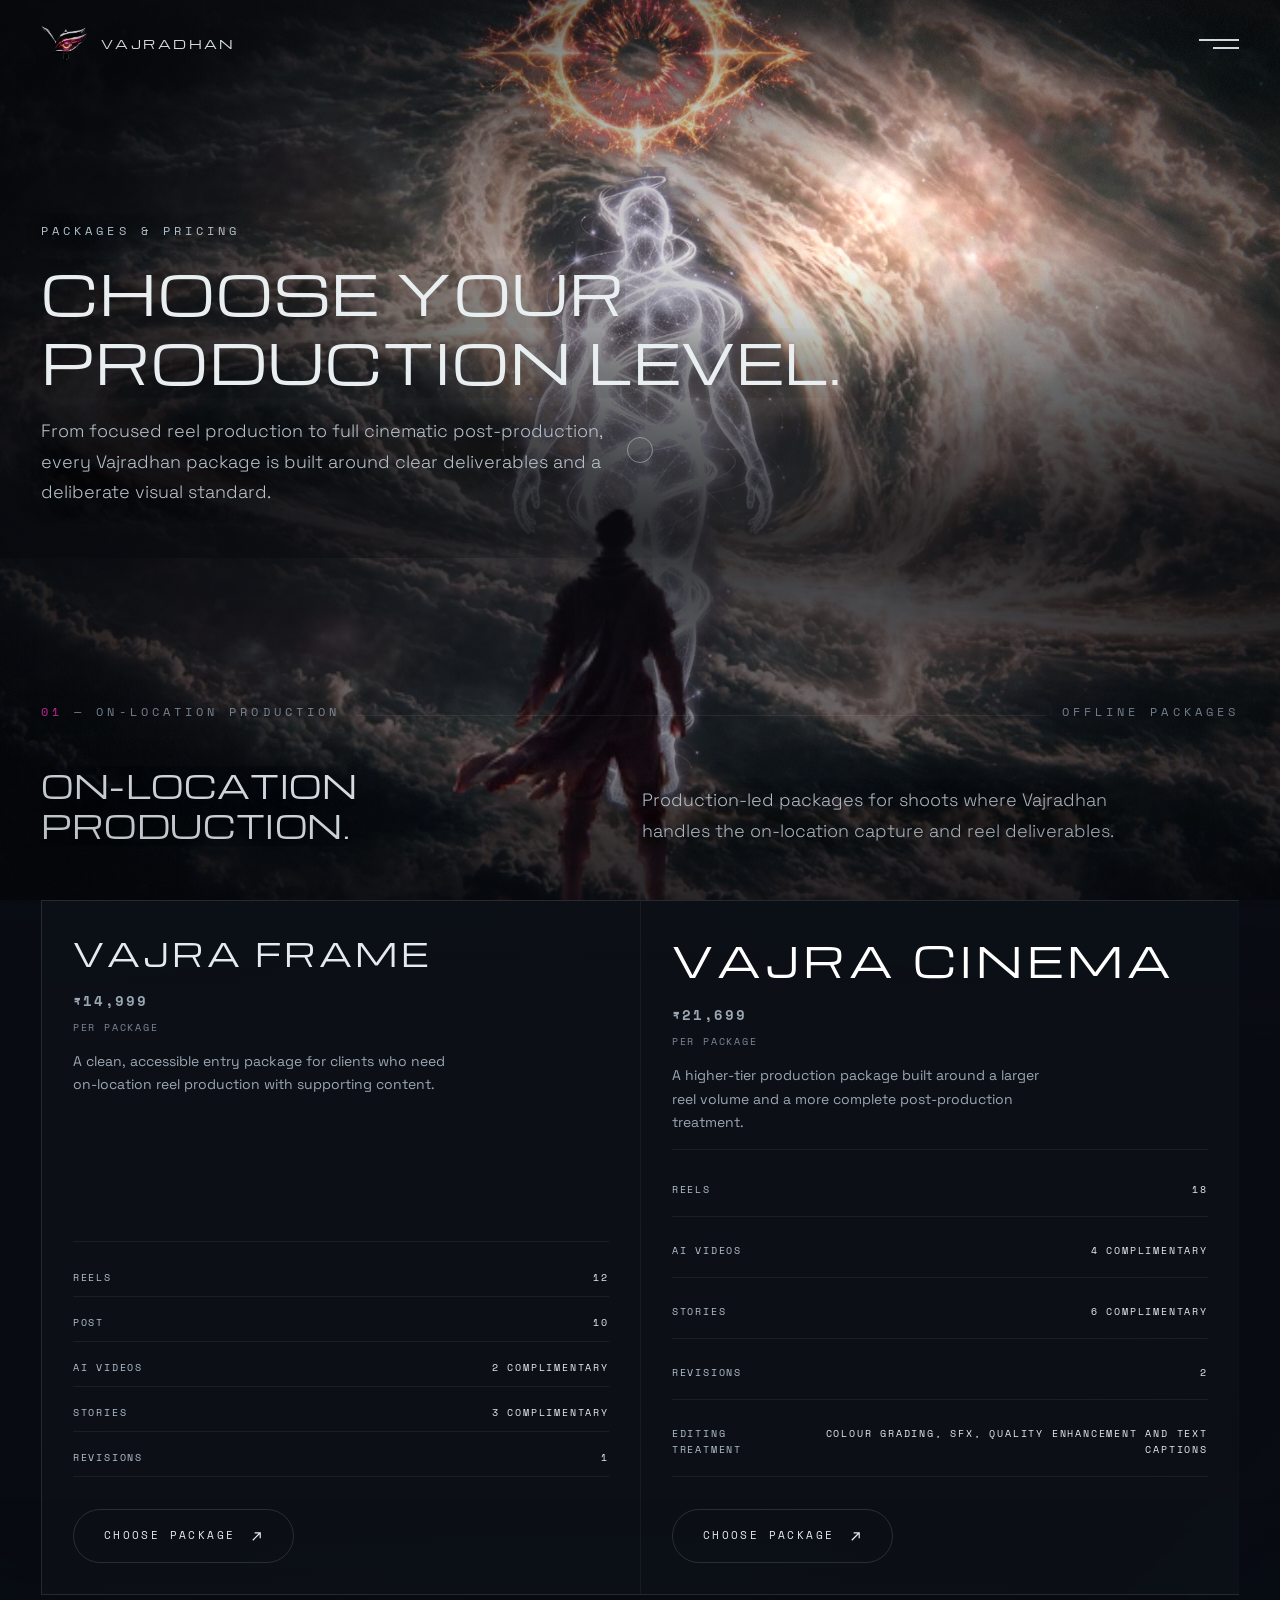
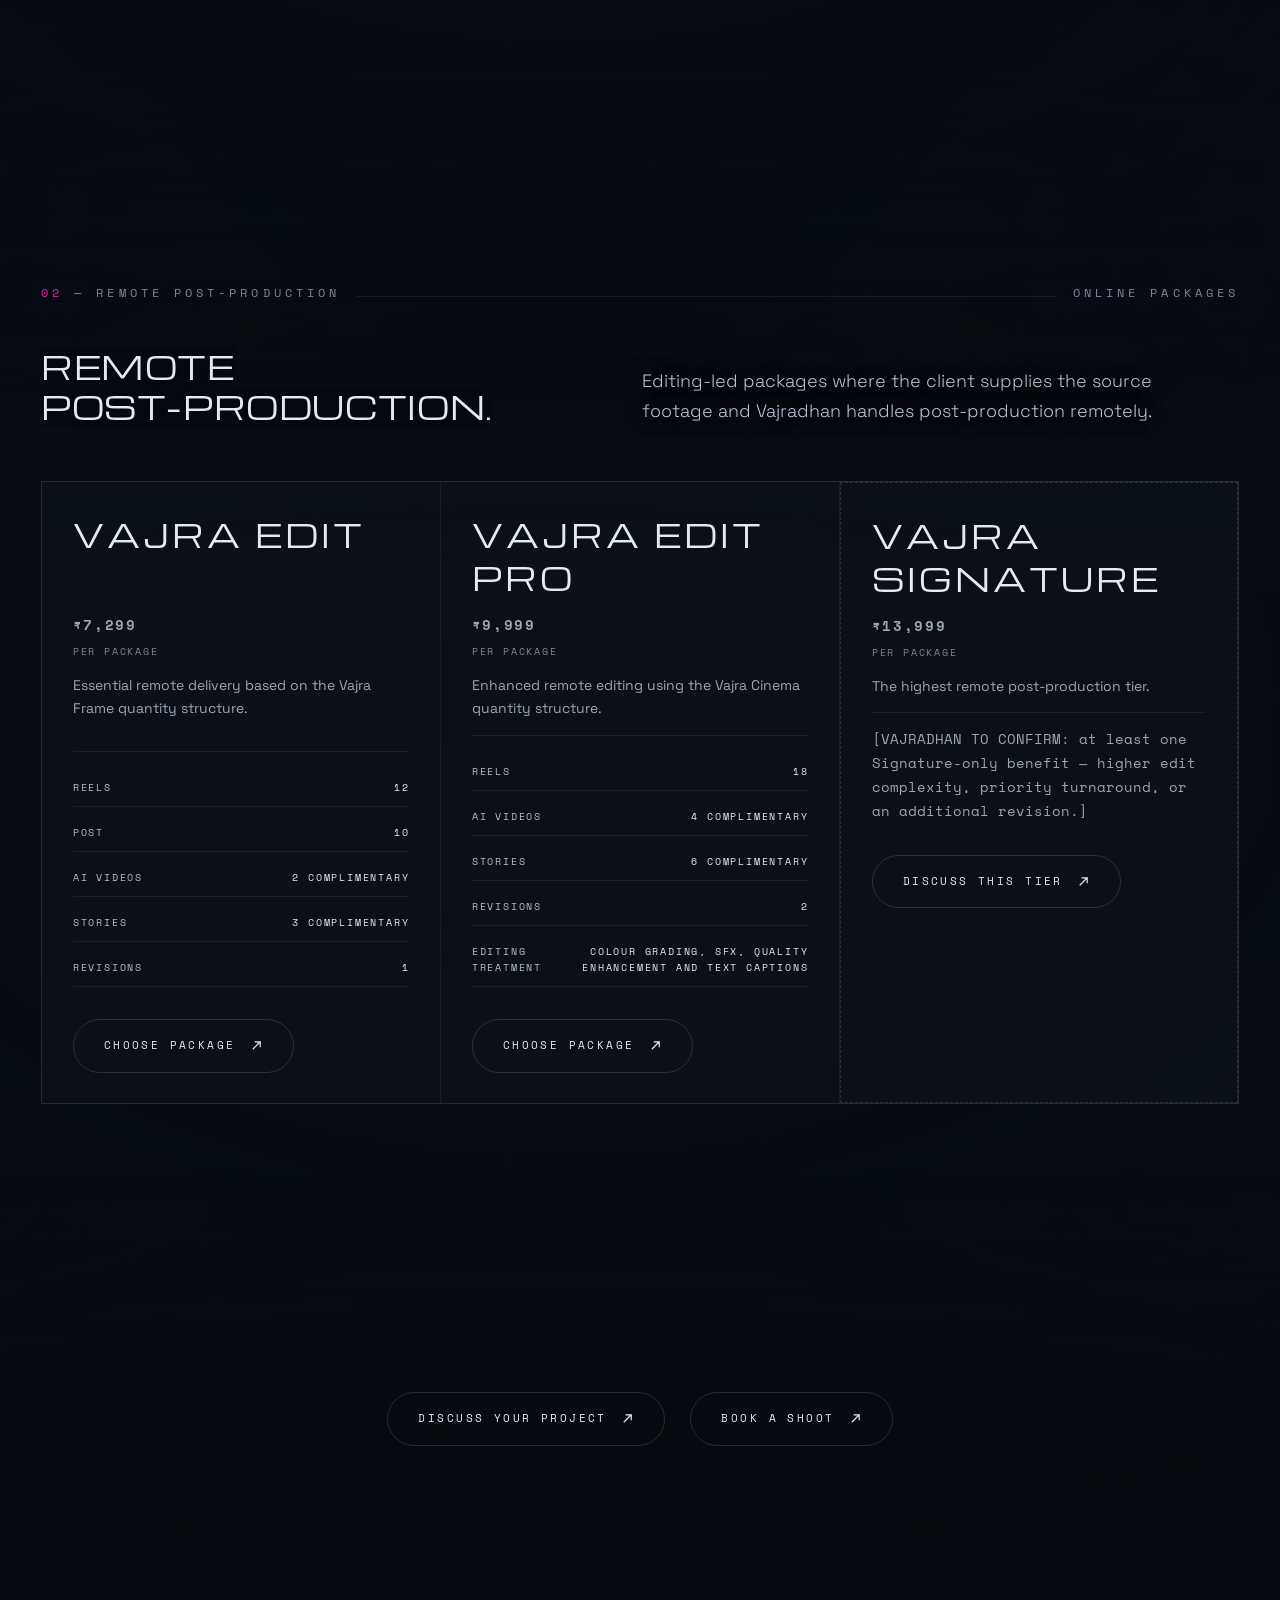
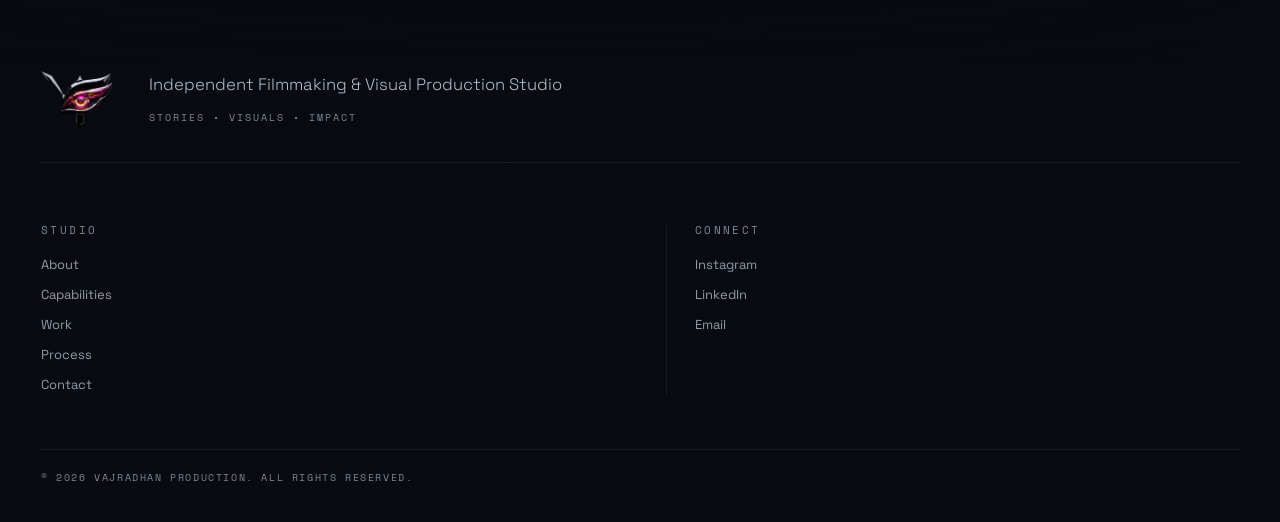
==== packages/index.html @ 7b417c69 "Created the packages page" ====
<!DOCTYPE html>
<html lang="en">
<head>
<meta charset="utf-8">
<meta name="viewport" content="width=device-width, initial-scale=1, viewport-fit=cover">
<title>Vajradhan</title>
<meta name="description" content="Vajradhan production and post-production packages: on-location shoot and reel production, and remote editing-led delivery, each with clear deliverables and a fixed price.">
<meta name="theme-color" content="#0a0e15">
<!-- TODO: og:image / og:url want absolute URLs — add them, as <host>/packages/, once the
     site has its final address. The canonical below is relative, which resolves to the
     same extensionless form at any depth and under a project subpath. -->
<link rel="canonical" href="./">
<link rel="icon" type="image/png" href="../favicon.png">
<link rel="stylesheet" href="../assets/fonts.css">
<link rel="stylesheet" href="../assets/site.css">
<style>
/* =============================================== packages · page-specific
   The closing band arrives in the stage after this.

   The band is the hero's frame at 62% of it, and the copy inside it is the
   hero's copy block: .band-copy, .band h1 and .band-sub are the same rules
   the hero uses, shared from site.css, so the two pages open the same way at
   two heights. The scrims are the hero's two, unchanged. */
.band{ position:relative; min-height:62svh; padding:0 var(--pad);
  display:flex; flex-direction:column; justify-content:flex-end; }
.band-copy{ padding-bottom:clamp(26px,5.6vh,70px); }
.band .eyebrow{ display:block; margin-bottom:clamp(14px,2vh,26px); }
/* Michroma is very wide, and the hero's 48% measure breaks this heading over
   four lines in a band only 62svh tall. Above the 1080 breakpoint the band
   takes the work cards' measure instead, which holds it to two; below it the
   shared rule already narrows the copy and the heading wraps as the hero's
   does. */
@media (min-width:1081px){ .band-copy{ max-width:min(1100px,100%); } }

/* The hero's foot scrim ends at the fold, where nothing follows it. This band
   ends mid-screen, so the same rule would leave a hard horizontal edge with
   open sky under it. The scrim runs on past the band instead and fades out,
   handing over to the section scrim on its way in. */
.band::after{ content:''; position:absolute; left:0; right:0; top:46%; bottom:-20vh; pointer-events:none;
  background:linear-gradient(transparent, rgba(8,10,14,.52) 34%, rgba(8,10,14,.80) 58%,
    rgba(8,10,14,.52) 80%, transparent); z-index:0; }
.band::before{ content:''; position:absolute; inset:0; pointer-events:none; z-index:0;
  background:linear-gradient(104deg, rgba(8,10,14,.80) 0%, rgba(8,10,14,.58) 26%,
    rgba(8,10,14,.24) 46%, transparent 62%); }
@media (max-aspect-ratio: 19/20){
  /* upright, the raking scrim becomes a full cover, so it needs the same
     tail as the foot one or it ends on a line of its own */
  .band::before{ inset:0 0 -20vh;
    background:linear-gradient(rgba(8,10,14,.58), rgba(8,10,14,.70) 36%, rgba(8,10,14,.80) 62%,
      rgba(8,10,14,.52) 82%, transparent); }
}
.band > *{ position:relative; z-index:2; }

/* ------------------------------------------------------------- the cards
   Every card is a .plate: same box, same hairline grid, same hover lean,
   same accent wash and foot bar. Only two things are new, and both were
   missing from the component rather than restyled -- the price block and
   the label-and-value rows. Every value below already exists elsewhere on
   the site. */
.pk-card h3{ font-size:clamp(22px,2.4vw,34px); }
/* the price: the second-loudest thing on the card, after the name */
.pk-price{ margin:0; font-family:var(--font-mono); font-size:clamp(15px,1.3vw,20px);
  font-weight:700; letter-spacing:.12em; color:#fff; }
.pk-price small{ display:block; margin-top:6px; font-family:var(--font-mono); font-size:10px;
  font-weight:400; letter-spacing:.18em; text-transform:uppercase; color:var(--muted); }
/* the deliverables: .plate's own list, turned from a tag row into rows of
   label and value. It keeps the component's mono, size, tracking and colour. */
.pk-list{ flex-direction:column; gap:0; padding:0; }
.pk-list li{ display:flex; align-items:baseline; justify-content:space-between; gap:18px;
  padding:10px 0; border-bottom:1px solid var(--line-soft); }
.pk-list li:first-child{ padding-top:14px; }
.pk-list .v{ color:var(--bone); text-align:right; }
.pk-card .cta{ margin-top:18px; align-self:flex-start; }

/* Vajra Cinema is the one tier the brief calls premium. Three resting
   distinctions, no claim among them: a larger name, that name a shade
   brighter, and more air down the deliverables list. The scale and the air
   carry it.

   All three are styles the card simply has. Nothing here touches the wash,
   the foot bar, the 8px lean or the button -- every one of those is a state
   the card enters under the cursor, and holding any of them on at rest is
   what made this card read as permanently hovered. The button is the plain
   .cta, identical to the other four, and fills only on hover.

   Every other card's name already computes to --bone, inherited from body,
   so the brighter step here is #fff. */
.pk-card--lead h3{ font-size:clamp(24px,3.2vw,44px); color:#fff; }
.pk-card--lead .pk-list li{ padding:18px 0; }

/* Three across for the online tiers. Declared above the 820 breakpoint only,
   so the shared rule that stacks .plates on a phone still wins there. */
@media (min-width:821px){
  .plates--three{ grid-template-columns:repeat(3,minmax(0,1fr)); }
  /* two of the three names wrap at this column width and one does not, which
     would step the prices out of line down the row. The name reserves two of
     its own lines so every price starts level. */
  .plates--three .pk-card h3{ min-height:2.8em; }
}

/* Vajra Signature is unfinished by instruction: priced above Vajra Edit Pro
   with no differentiator stated anywhere. The dashed edge is the one dashed
   border on the site, and it is here so the gap is impossible to miss. */
.pk-card--open{ border:1px dashed var(--line); }
.pk-confirm{ margin:auto 0 0; padding:14px 0 0; border-top:1px solid var(--line-soft);
  font-family:var(--font-mono); font-size:11px; line-height:1.7; letter-spacing:0;
  color:var(--bone-dim); }

/* ----------------------------------------------------------- the closing band
   Two buttons and nothing else, centred in the section's own air. */
.pk-actions{ display:flex; flex-wrap:wrap; justify-content:center;
  gap:clamp(14px,2vw,34px); }
.pk-actions .cta{ margin-top:0; }

/* This page has five waypoints to the home page's six, so its walk ends on
   the contact pose rather than the footer one, and the figure of light is at
   full brightness exactly where the footer copy sits.

   The footer scrim could not fix that on its own: .foot sits outside .page,
   so it has no stacking context of its own and its z-index:-1 ::before
   paints *under* the fixed canvas. Section scrims work because .sec is
   inside .page, which is a stacking context. `isolation` gives the footer
   one too, so its scrim lands on the scene instead of behind it, and the
   gradient is then deepened to carry this page's much brighter frame.
   TODO: the same is true of the home page's footer -- the scrim is simply
   not needed there yet. Worth fixing in the shared layer rather than here. */
.foot{ isolation:isolate; }
.foot::before{ background:linear-gradient(rgba(8,11,17,.34), rgba(8,11,17,.80) 26%,
  rgba(8,11,17,.95) 52%, rgba(8,11,17,.98)); }

/* These section labels run longer than any on the home page, so upright they
   collide across the rule. Each takes a line instead. */
@media (max-width:560px){
  #offline .sec-head, #online .sec-head{ display:grid; gap:6px; }
  #offline .sec-head .rule, #online .sec-head .rule{ display:none; }
}
</style>
</head>
<!-- data-scene holds the pointer parallax and the idle drift back to just
     over half strength: the same world as the home page, not competing with
     it. 1 is the landing page's own setting. -->
<body data-scene="0.55">

<canvas id="gl" aria-hidden="true"></canvas>
<!-- the no-WebGL scene: the same layers, stacked in CSS; loaded only if shown -->
<div class="fb-stack" aria-hidden="true">
  <img class="fb-plate"  alt="" width="1920" height="1072" loading="lazy" decoding="async" sizes="100vw"
       src="../assets/img/hero-plate-1920.webp"
       srcset="../assets/img/hero-plate-960.webp 960w, ../assets/img/hero-plate-1920.webp 1920w">
  <img class="fb-galaxy" alt="" width="653" height="365" loading="lazy" decoding="async" sizes="114vw"
       src="../assets/img/hero-galaxy-1920.webp"
       srcset="../assets/img/hero-galaxy-960.webp 326w, ../assets/img/hero-galaxy-1920.webp 653w">
  <img class="fb-iris"   alt="" width="883" height="502" loading="lazy" decoding="async" sizes="46vw"
       src="../assets/img/hero-iris-1920.webp"
       srcset="../assets/img/hero-iris-960.webp 442w, ../assets/img/hero-iris-1920.webp 883w">
  <img class="fb-figure" alt="" width="768" height="1428" loading="lazy" decoding="async" sizes="22vw"
       src="../assets/img/hero-figure-1920.webp"
       srcset="../assets/img/hero-figure-960.webp 384w, ../assets/img/hero-figure-1920.webp 768w">
  <img class="fb-ring"   alt="" width="653" height="365" loading="lazy" decoding="async" sizes="114vw"
       src="../assets/img/hero-galaxy-1920.webp"
       srcset="../assets/img/hero-galaxy-960.webp 326w, ../assets/img/hero-galaxy-1920.webp 653w">
  <i class="fb-head" aria-hidden="true"></i>
  <img class="fb-rock"   alt="" width="998" height="581" loading="lazy" decoding="async" sizes="56vw"
       src="../assets/img/hero-rock-1920.webp"
       srcset="../assets/img/hero-rock-960.webp 499w, ../assets/img/hero-rock-1920.webp 998w">
</div>
<div id="vignette" aria-hidden="true"></div>
<div class="cur-dot" id="cursor" aria-hidden="true"></div>

<!-- ============================================================ preloader -->
<div id="pre" role="status" aria-live="polite">
  <div class="pre-in">
    <img class="pre-mark" src="../assets/img/vajradhan-logo.webp" alt="" width="640" height="507" loading="lazy" decoding="async">
    <div class="pre-word" aria-hidden="true">VAJRADHAN</div>
    <div class="pre-bar"><i id="pre-fill"></i></div>
    <div class="pre-meta">
      <span id="pre-step">Loading</span><b><span id="pre-pct">0</span>%</b>
    </div>
  </div>
</div>

<!-- ============================================================ nav
     The menu is the home page's, with 06 Packages added on both. Here the
     other five point back to the home page's anchors and this one is the
     page you are on. -->
<header class="nav" id="nav">
  <a class="brand" href="../" data-cursor aria-label="Vajradhan — home">
    <img src="../assets/img/vajradhan-logo.webp" alt="" width="640" height="507" loading="lazy" decoding="async">
    <b aria-hidden="true">VAJRADHAN</b>
  </a>
  <button class="nav-burger" id="burger" type="button" aria-label="Open menu" aria-controls="menu" aria-expanded="false" data-cursor><i></i><i></i></button>
</header>
<nav class="menu" id="menu" aria-label="Site">
  <a class="mlink" href="../#about" data-cursor><span>01</span><b>About</b></a>
  <a class="mlink" href="../#capabilities" data-cursor><span>02</span><b>Capabilities</b></a>
  <a class="mlink" href="../#work" data-cursor><span>03</span><b>Work</b></a>
  <a class="mlink" href="../#process" data-cursor><span>04</span><b>Process</b></a>
  <a class="mlink" href="../#contact" data-cursor><span>05</span><b>Contact</b></a>
  <a class="mlink" href="./" aria-current="page" data-cursor><span>06</span><b>Packages</b></a>
  <p class="menu-foot">
    <a class="cta" href="../#contact" data-cursor data-press>
      <i aria-hidden="true"></i><span>Start a Project</span>
      <svg viewBox="0 0 14 14" fill="none" width="13" height="13" aria-hidden="true"><path d="M3 11 11 3M5 3h6v6" stroke="#e4ebf0" stroke-width="1.3"/></svg>
    </a>
  </p>
</nav>
<div class="scrim" id="scrim" aria-hidden="true"></div>

<main class="page" id="top">

<!-- ============================================================ header band
     The eyebrow, the word-revealed heading and the standfirst. -->
<section class="band" id="head" data-cam="0" data-rail="Top" aria-labelledby="pk-title">
  <div class="band-copy">
    <span class="eyebrow" data-rv="fade">Packages &amp; Pricing</span>
    <h1 class="display" id="pk-title" data-rv="up">Choose your production level.</h1>
    <p class="band-sub" data-rv="up">From focused reel production to full cinematic post-production, every
      Vajradhan package is built around clear deliverables and a deliberate visual standard.</p>
  </div>
</section>

<!-- ============================================================ offline
     Vajra Frame and Vajra Cinema. The cards are .plate, the capabilities
     component, with a price block and label-and-value rows added.
     TODO: "Choose Package" goes to the contact section, which is itself
     inert until the client supplies a business email. Once there is a real
     address or form, each button should carry its package name with it. -->
<section class="sec" id="offline" data-cam="1" data-rail="On-location" aria-labelledby="offline-title">
  <div class="sec-head" data-rv="fade">
    <span class="k"><b>01</b> — On-location Production</span><span class="rule"></span><span class="k">Offline Packages</span>
  </div>
  <div class="split-head">
    <h2 class="display h-sec" id="offline-title" data-rv="up">On-location production.</h2>
    <p class="body-lg" data-rv="up">Production-led packages for shoots where Vajradhan handles the
      on-location capture and reel deliverables.</p>
  </div>

  <div class="plates">
    <article class="plate pk-card" data-rv="up" aria-labelledby="pk-frame">
      <h3 id="pk-frame">Vajra Frame</h3>
      <p class="pk-price">₹14,999<small>per package</small></p>
      <p>A clean, accessible entry package for clients who need on-location reel production with
        supporting content.</p>
      <ul class="pk-list">
        <!-- TODO: client to confirm what "Post" refers to -->
        <li><span class="l">Reels</span><span class="v">12</span></li>
        <li><span class="l">Post</span><span class="v">10</span></li>
        <li><span class="l">AI Videos</span><span class="v">2 complimentary</span></li>
        <li><span class="l">Stories</span><span class="v">3 complimentary</span></li>
        <li><span class="l">Revisions</span><span class="v">1</span></li>
      </ul>
      <a class="cta" href="../#contact" data-cursor data-press>
        <i aria-hidden="true"></i><span>Choose Package</span>
        <svg viewBox="0 0 14 14" fill="none" width="13" height="13" aria-hidden="true"><path d="M3 11 11 3M5 3h6v6" stroke="#e4ebf0" stroke-width="1.3"/></svg>
      </a>
      <i class="bar" aria-hidden="true"></i>
    </article>

    <article class="plate pk-card pk-card--lead" data-rv="up" aria-labelledby="pk-cinema">
      <h3 id="pk-cinema">Vajra Cinema</h3>
      <p class="pk-price">₹21,699<small>per package</small></p>
      <p>A higher-tier production package built around a larger reel volume and a more complete
        post-production treatment.</p>
      <ul class="pk-list">
        <li><span class="l">Reels</span><span class="v">18</span></li>
        <li><span class="l">AI Videos</span><span class="v">4 complimentary</span></li>
        <li><span class="l">Stories</span><span class="v">6 complimentary</span></li>
        <li><span class="l">Revisions</span><span class="v">2</span></li>
        <li><span class="l">Editing Treatment</span><span class="v">Colour grading, SFX, quality
          enhancement and text captions</span></li>
      </ul>
      <a class="cta" href="../#contact" data-cursor data-press>
        <i aria-hidden="true"></i><span>Choose Package</span>
        <svg viewBox="0 0 14 14" fill="none" width="13" height="13" aria-hidden="true"><path d="M3 11 11 3M5 3h6v6" stroke="#e4ebf0" stroke-width="1.3"/></svg>
      </a>
      <i class="bar" aria-hidden="true"></i>
    </article>
  </div>
</section>

<!-- ============================================================ online
     STAGE 4: Vajra Edit, Vajra Edit Pro and Vajra Signature, three across. -->
<section class="sec" id="online" data-cam="2" data-rail="Remote post" aria-labelledby="online-title">
  <div class="sec-head" data-rv="fade">
    <span class="k"><b>02</b> — Remote Post-production</span><span class="rule"></span><span class="k">Online Packages</span>
  </div>
  <div class="split-head">
    <h2 class="display h-sec" id="online-title" data-rv="up">Remote post-production.</h2>
    <p class="body-lg" data-rv="up">Editing-led packages where the client supplies the source footage
      and Vajradhan handles post-production remotely.</p>
  </div>

  <div class="plates plates--three">
    <article class="plate pk-card" data-rv="up" aria-labelledby="pk-edit">
      <h3 id="pk-edit">Vajra Edit</h3>
      <p class="pk-price">₹7,299<small>per package</small></p>
      <p>Essential remote delivery based on the Vajra Frame quantity structure.</p>
      <ul class="pk-list">
        <!-- TODO: client to confirm what "Post" refers to -->
        <li><span class="l">Reels</span><span class="v">12</span></li>
        <li><span class="l">Post</span><span class="v">10</span></li>
        <li><span class="l">AI Videos</span><span class="v">2 complimentary</span></li>
        <li><span class="l">Stories</span><span class="v">3 complimentary</span></li>
        <li><span class="l">Revisions</span><span class="v">1</span></li>
      </ul>
      <a class="cta" href="../#contact" data-cursor data-press>
        <i aria-hidden="true"></i><span>Choose Package</span>
        <svg viewBox="0 0 14 14" fill="none" width="13" height="13" aria-hidden="true"><path d="M3 11 11 3M5 3h6v6" stroke="#e4ebf0" stroke-width="1.3"/></svg>
      </a>
      <i class="bar" aria-hidden="true"></i>
    </article>

    <article class="plate pk-card" data-rv="up" aria-labelledby="pk-editpro">
      <h3 id="pk-editpro">Vajra Edit Pro</h3>
      <p class="pk-price">₹9,999<small>per package</small></p>
      <p>Enhanced remote editing using the Vajra Cinema quantity structure.</p>
      <ul class="pk-list">
        <li><span class="l">Reels</span><span class="v">18</span></li>
        <li><span class="l">AI Videos</span><span class="v">4 complimentary</span></li>
        <li><span class="l">Stories</span><span class="v">6 complimentary</span></li>
        <li><span class="l">Revisions</span><span class="v">2</span></li>
        <li><span class="l">Editing Treatment</span><span class="v">Colour grading, SFX, quality
          enhancement and text captions</span></li>
      </ul>
      <a class="cta" href="../#contact" data-cursor data-press>
        <i aria-hidden="true"></i><span>Choose Package</span>
        <svg viewBox="0 0 14 14" fill="none" width="13" height="13" aria-hidden="true"><path d="M3 11 11 3M5 3h6v6" stroke="#e4ebf0" stroke-width="1.3"/></svg>
      </a>
      <i class="bar" aria-hidden="true"></i>
    </article>

    <!-- Drawn as visibly unfinished on purpose: it is priced above Vajra Edit
         Pro with no stated differentiator, and the dashed border and the panel
         below are there so that gap cannot be shipped by accident. No list is
         copied in from the other tiers and nothing is invented. -->
    <article class="plate pk-card pk-card--open" data-rv="up" aria-labelledby="pk-signature">
      <h3 id="pk-signature">Vajra Signature</h3>
      <p class="pk-price">₹13,999<small>per package</small></p>
      <p>The highest remote post-production tier.</p>
      <!-- TODO -->
      <p class="pk-confirm">[VAJRADHAN TO CONFIRM: at least one Signature-only benefit — higher edit
        complexity, priority turnaround, or an additional revision.]</p>
      <a class="cta" href="../#contact" data-cursor data-press>
        <i aria-hidden="true"></i><span>Discuss This Tier</span>
        <svg viewBox="0 0 14 14" fill="none" width="13" height="13" aria-hidden="true"><path d="M3 11 11 3M5 3h6v6" stroke="#e4ebf0" stroke-width="1.3"/></svg>
      </a>
      <i class="bar" aria-hidden="true"></i>
    </article>
  </div>
</section>

<!-- ============================================================ closing
     The brief supplies two button labels for this band and no heading, so
     there is no heading: a line here would be invented copy on a pricing
     page. The band is .sec, so it carries the section's own vertical air.
     TODO: a closing line above these two buttons, if the client wants one. -->
<section class="sec pk-close" id="talk" data-cam="3" data-rail="Discuss">
  <div class="pk-actions" data-rv="up">
    <a class="cta" href="../#contact" data-cursor data-press>
      <i aria-hidden="true"></i><span>Discuss Your Project</span>
      <svg viewBox="0 0 14 14" fill="none" width="13" height="13" aria-hidden="true"><path d="M3 11 11 3M5 3h6v6" stroke="#e4ebf0" stroke-width="1.3"/></svg>
    </a>
    <a class="cta" href="../#contact" data-cursor data-press>
      <i aria-hidden="true"></i><span>Book a Shoot</span>
      <svg viewBox="0 0 14 14" fill="none" width="13" height="13" aria-hidden="true"><path d="M3 11 11 3M5 3h6v6" stroke="#e4ebf0" stroke-width="1.3"/></svg>
    </a>
  </div>
</section>

</main>

<!-- ============================================================ footer -->
<footer class="foot" data-cam="4" data-rail="Footer">
  <div class="foot-grid">
    <div class="foot-brand" data-rv="up">
      <img src="../assets/img/vajradhan-logo.webp" alt="Vajradhan" width="640" height="507" loading="lazy" decoding="async">
      <div class="foot-lines">
        <p>Independent Filmmaking &amp; Visual Production Studio</p>
        <p class="foot-keys">Stories &bull; Visuals &bull; Impact</p>
      </div>
    </div>
    <div data-rv="up"><h4>Studio</h4><ul>
      <li><a href="../#about" data-cursor>About</a></li>
      <li><a href="../#capabilities" data-cursor>Capabilities</a></li>
      <li><a href="../#work" data-cursor>Work</a></li>
      <li><a href="../#process" data-cursor>Process</a></li>
      <li><a href="../#contact" data-cursor>Contact</a></li>
    </ul></div>
    <!-- TODO: the three below stay as text until the client supplies the
         Instagram and LinkedIn URLs and the business email; each then becomes a
         link, like the Studio column above it. -->
    <div data-rv="up"><h4>Connect</h4><ul>
      <li>Instagram</li>
      <li>LinkedIn</li>
      <li>Email</li>
    </ul></div>
  </div>
  <div class="foot-base" data-rv="fade">
    <span>© 2026 Vajradhan Production. All rights reserved.</span>
  </div>
</footer>

<nav class="rail" id="rail" aria-label="Sections"></nav>

<script src="../vendor/three.min.js"></script>
<script src="../assets/site.js"></script>
</body>
</html>
---- assets/fonts.css ----
/* Michroma, Space Grotesk and Space Mono (SIL Open Font License 1.1,
   see tools/fonts-src), subset to latin and embedded as base64 woff2
   so the page makes no font request. Rebuild: python tools/build_fonts.py */
@font-face{font-family:'Michroma';font-style:normal;font-weight:400;font-display:swap;src:url([data-uri]) format('woff2');}
@font-face{font-family:'Space Grotesk';font-style:normal;font-weight:300;font-display:swap;src:url([data-uri]) format('woff2');}
@font-face{font-family:'Space Grotesk';font-style:normal;font-weight:400;font-display:swap;src:url([data-uri]) format('woff2');}
@font-face{font-family:'Space Grotesk';font-style:normal;font-weight:500;font-display:swap;src:url([data-uri]) format('woff2');}
@font-face{font-family:'Space Mono';font-style:normal;font-weight:400;font-display:swap;src:url([data-uri]) format('woff2');}
@font-face{font-family:'Space Mono';font-style:normal;font-weight:700;font-display:swap;src:url([data-uri]) format('woff2');}
---- assets/site.css ----
/* =====================================================================
   VAJRADHAN · the shared layer.

   Everything both pages are built from: the tokens, the reset, the type
   scale, the reveal utilities, the nav and its menu sheet, the section
   scrim, the .plate the cards are built on, the button, the footer, the
   progress rail, the cursor and the no-WebGL
   fallback. Page-specific rules stay inline in the page that owns them,
   after this file, so they win on equal specificity.

   Every rule here is verbatim from index.html's original inline block. The
   three responsive media queries were the one place home-only and shared
   rules sat together; those were dealt out between the two files by hand,
   declaration for declaration.
   ===================================================================== */

/* ============================================================= tokens
   Measured, not invented: the night comes off the vortex plate (mean
   89·82·79, top band 56·57·56, corners 45·44·44), the accent and ember off
   the logo's crystal eye. The page black and the type greys are the
   studio's own, and are not read off the photograph.                     */
:root{
  --ink:#0a0e15;          /* page black, a shade under the plate's top     */
  --ink-2:#111823;
  --night:#413e3f;        /* the cloud at the top of the frame             */
  --bone:#e4ebf0;         /* moonlight white — all primary type            */
  --bone-dim:#b2c0cc;     /* the moon's own grey-blue                      */
  --muted:#7c8794;
  --line:rgba(228,235,240,.14);
  --line-soft:rgba(228,235,240,.07);
  --accent:#d4299b;       /* the eye's magenta                             */
  --ember:#ff8a3d;        /* the iris                                      */
  /* Three faces, each with one job. Michroma has a single weight and very
     wide letterforms, so display hierarchy comes from size, tracking and
     colour -- never from a heavier cut, which the browser would have to fake. */
  --font-display:'Michroma','Space Grotesk',system-ui,sans-serif;
  --font-body:'Space Grotesk',system-ui,-apple-system,'Segoe UI','Helvetica Neue',sans-serif;
  --font-mono:'Space Mono',ui-monospace,SFMono-Regular,Menlo,monospace;
  --pad:clamp(20px, 3.2vw, 64px);
  --nav-h:88px;
  /* Durations are not tokens, but they are a scale, and everything on the
     page sits on it: .35s for colour and small state, .5s for anything the
     pointer moves, .7s for a panel or a sweep. Entrances run .9s opacity and
     1.05s transform. */
  --ease:cubic-bezier(.22,.61,.36,1);
  --ease-out:cubic-bezier(.16,1,.3,1);
  --ease-io:cubic-bezier(.65,0,.35,1);
}
*,*::before,*::after{box-sizing:border-box}
html{ -webkit-text-size-adjust:100%; scroll-behavior:auto; background:var(--ink);
  overscroll-behavior-y:none; /* no rubber-band: the fixed canvas and the page would part */ }
body{
  margin:0; background:var(--ink); color:var(--bone);
  font-family:var(--font-body);
  font-weight:400; font-size:16px; line-height:1.6;
  -webkit-font-smoothing:antialiased; -moz-osx-font-smoothing:grayscale;
}
body.is-locked{ overflow:hidden; height:100vh; }
::selection{ background:var(--accent); color:#fff; }
img{max-width:100%;display:block}
a{color:inherit;text-decoration:none}
button{font:inherit;color:inherit;background:none;border:0;cursor:pointer;padding:0}
button.cta{ border:1px solid var(--line); padding:17px 30px; }
:focus-visible{ outline:1px solid var(--accent); outline-offset:4px; }
/* keyboard gets what the pointer gets */
.menu a.mlink:focus-visible{ color:#fff; }
.menu a.mlink:focus-visible > *{ transform:translate3d(10px,0,0); }
.chip:focus-visible .num{ color:var(--ember); transform:translate3d(0,-2px,0); }
.chip:focus-visible b{ color:#fff; }
.arrowlink:focus-visible .ar{ background:var(--bone); border-color:var(--bone); }
.arrowlink:focus-visible .ar svg path{ stroke:var(--ink); }
.cta:focus-visible{ color:var(--ink); border-color:var(--bone); }
.cta:focus-visible i{ transform:none; }
.cta:focus-visible svg path{ stroke:var(--ink); }
.foot li a:focus-visible{ color:var(--bone); }
.rail button:focus-visible i{ transform:none; background:var(--bone-dim); }
.brand:focus-visible img{ transform:scale(1.05); }

/* ============================================================= layers */
#gl{
  position:fixed; inset:0; width:100%; height:100%;
  display:block; z-index:0; background:var(--night);
}
/* Grain lives in the post shader (uGrain); a full-screen overlay-blended layer
   on top of it cost a whole-screen blend every frame for no visible gain. */
#vignette{
  position:fixed; inset:0; z-index:55; pointer-events:none;
  background:radial-gradient(125% 95% at 50% 42%, transparent 44%, rgba(4,6,10,.5) 100%);
}
.page{ position:relative; z-index:10; }

/* Horizontal overflow is stopped where it starts, not papered over at the
   root. Every block that holds something built to hang past the frame — the
   cut-out planes — clips its own x axis. `clip` (unlike
   `hidden`) makes no scroll container, so vertical bleed and sticky
   behaviour survive and nothing has to measure the viewport by hand. */
.hero, .sec, .foot{ overflow-x:clip; overflow-y:visible; }

/* ============================================================= type */
/* Space Mono carries every small mark: eyebrows, numbers, buttons, metadata.
   Always uppercase, always tracked, never a paragraph. */
.eyebrow{
  font-family:var(--font-mono);
  font-size:12px; font-weight:400; letter-spacing:.34em; text-transform:uppercase;
  color:var(--bone-dim); text-shadow:0 1px 16px rgba(4,6,10,.9);
}
h1,h2,h3{ font-weight:400; margin:0; letter-spacing:-.008em; }
/* Michroma sets every display line: uppercase, tracked open rather than
   tightened, and at one weight. The old negative tracking belonged to a
   narrower face and would collide these letterforms. */
.display{
  font-family:var(--font-display);
  text-transform:uppercase; line-height:1.26; letter-spacing:.02em;
  font-weight:400; text-shadow:0 2px 34px rgba(4,6,10,.6);
}
.h-sec{ font-size:clamp(22px,2.4vw,34px); }
.body-lg{ font-size:clamp(16px,1.4vw,19px); line-height:1.7; color:#bcc7d0; font-weight:300; text-shadow:0 1px 20px rgba(4,6,10,.88); }
.body{ font-size:14px; line-height:1.7; color:#9eaab5; font-weight:400; text-shadow:0 1px 18px rgba(4,6,10,.85); }

/* ============================================================= reveal */
[data-rv]{ opacity:0; }
[data-rv="up"]{ transform:translate3d(0,26px,0); }
[data-rv].rv-in{ opacity:1; transform:none;
  transition:opacity .9s var(--ease-out), transform 1.05s var(--ease-out); }
.word-mask{ display:inline-block; overflow:hidden; vertical-align:top; padding-bottom:.04em; }
.word{
  display:inline-block; opacity:0; transform:translate3d(0,112%,0);
  transition:transform .9s var(--ease-out), opacity .5s var(--ease-out);
  transition-delay:var(--word-delay,0ms);
}
.word-reveal.rv-in .word{ opacity:1; transform:none; }
/* hint only while a heading waits to reveal, so dozens of layers are not kept alive afterwards */
.word-reveal:not(.rv-in) .word{ will-change:transform,opacity; }

/* ============================================================= preloader */
#pre{
  position:fixed; inset:0; z-index:100; background:var(--ink);
  display:flex; align-items:center; justify-content:center;
  transition:opacity .7s var(--ease), visibility .7s;
}
#pre.done{ opacity:0; visibility:hidden; pointer-events:none; }
.pre-in{ width:min(420px,74%); text-align:center; }
.pre-mark{ margin:0 auto 22px; width:72px; height:auto; }
.pre-word{ font-family:var(--font-display); font-weight:400; font-size:13px; letter-spacing:.26em;
  color:var(--bone); margin:0 0 22px .26em; }
.pre-bar{ position:relative; height:1px; background:rgba(228,235,240,.14); overflow:hidden; }
.pre-bar i{ position:absolute; inset:0 100% 0 0; background:var(--bone); transition:right .35s linear; }
.pre-meta{ display:flex; justify-content:space-between; margin-top:12px; font-family:var(--font-mono);
  font-size:11px; letter-spacing:.2em; text-transform:uppercase; color:var(--muted); }
.pre-meta b{ font-weight:500; color:var(--bone-dim); font-variant-numeric:tabular-nums; }

/* ============================================================= nav
   The bar is right:0 against the viewport. Nothing on the page is allowed to
   widen the document (see overflow-x:clip above), so the initial containing
   block is the screen and no measured width has to be written back into CSS. */
.nav{
  position:fixed; top:0; left:0; right:0; height:var(--nav-h); z-index:50;
  display:flex; align-items:center; justify-content:space-between; gap:24px; padding:0 var(--pad);
  transition:transform .5s var(--ease), opacity .7s var(--ease-out);
}
/* The bar waits for the curtain rather than sitting over it, and the mark and
   the burger follow it in. No script owns this: if the page never unlocks,
   the nav is visible, which is the state that matters. */
body.is-locked .nav{ opacity:0; }
body.is-locked .brand, body.is-locked .nav-burger{ transform:translate3d(0,-6px,0); }
.nav::before{
  content:''; position:absolute; inset:0; z-index:-1; pointer-events:none;
  /* solid rather than backdrop-blurred: the canvas under the bar redraws every
     frame, so a backdrop blur would be re-run every frame too */
  background:linear-gradient(rgba(10,14,21,.9), rgba(10,14,21,.8));
  opacity:0; transition:opacity .5s linear;
}
.nav.stuck::before{ opacity:1; }
.nav::after{
  content:''; position:absolute; left:var(--pad); right:var(--pad); bottom:0; height:1px;
  background:var(--line-soft); opacity:0; transition:opacity .5s var(--ease);
}
.nav.stuck::after{ opacity:1; }
.nav.hide{ transform:translate3d(0,-101%,0); }
.brand{ display:flex; align-items:center; gap:14px; flex:0 0 auto;
  transition:transform .7s var(--ease-out); }
.brand img{ width:clamp(40px,3.6vw,64px); height:auto;
  transition:transform .5s var(--ease-out); }
.brand:hover img{ transform:scale(1.05); }
.brand:hover b{ color:#fff; }
.brand b{ font-family:var(--font-display); font-size:clamp(12px,.95vw,16px); font-weight:400; letter-spacing:.2em;
  transition:color .35s var(--ease); }
.nav-burger{ width:40px; height:24px; position:relative; flex:0 0 auto; z-index:3;
  /* the same lift as the mark, on the short scale, so a press is instant */
  transition:transform .35s var(--ease-out); transition-delay:.06s; }
.nav-burger i{ position:absolute; right:0; height:1.5px; background:var(--bone);
  transition:width .5s var(--ease-out), transform .5s var(--ease-out), top .5s var(--ease-out); }
.nav-burger i:nth-child(1){ top:7px; width:40px; }
.nav-burger i:nth-child(2){ top:15px; width:26px; }
.nav-burger:hover i:nth-child(2){ width:40px; }
.nav-burger:active{ transform:scale(.94); }
.nav-burger:focus-visible i{ background:#fff; }
.nav-burger[aria-expanded="true"] i:nth-child(1){ top:11px; width:30px; transform:rotate(45deg); }
.nav-burger[aria-expanded="true"] i:nth-child(2){ top:11px; width:30px; transform:rotate(-45deg); }

/* the menu sheet — the design keeps the bar to a logo and a burger at every
   width, so the links live here on desktop too */
.menu{
  position:fixed; top:0; right:0; bottom:0; width:min(88%,460px); z-index:49;
  padding:calc(var(--nav-h) + 30px) var(--pad) 36px;
  display:flex; flex-direction:column; gap:0;
  background:rgba(8,11,17,.97); border-left:1px solid var(--line-soft);
  transform:translate3d(100%,0,0); visibility:hidden;
  transition:transform .7s var(--ease-out), visibility 0s linear .7s;
}
.menu.open{ transform:none; visibility:visible; transition-delay:0s; }
/* the page you are on wears, at rest, what the others take on hover. The
   scroll-driven marker the rig sets is aria-current="true"; this one is
   "page", so the two never collide. */
.menu a.mlink[aria-current="page"]{ color:#fff; }
.menu a.mlink[aria-current="page"] span{ color:var(--accent); }
/* the links follow the sheet in, one after another */
.menu.open a.mlink{ opacity:1; transform:none; }
.menu.open a.mlink:nth-child(1){ transition-delay:0s, .18s, .18s; }
.menu.open a.mlink:nth-child(2){ transition-delay:0s, .24s, .24s; }
.menu.open a.mlink:nth-child(3){ transition-delay:0s, .30s, .30s; }
.menu.open a.mlink:nth-child(4){ transition-delay:0s, .36s, .36s; }
.menu.open a.mlink:nth-child(5){ transition-delay:0s, .42s, .42s; }
.menu.open a.mlink:nth-child(6){ transition-delay:0s, .48s, .48s; }
.menu.open .menu-foot{ opacity:1; transition-delay:.54s; }
.menu a.mlink{
  display:flex; align-items:baseline; gap:18px; padding:18px 0; border-bottom:1px solid var(--line-soft);
  font-size:clamp(20px,1.8vw,26px); font-weight:300; letter-spacing:0; color:var(--bone);
  opacity:0; transform:translate3d(20px,0,0);
  transition:color .35s var(--ease), opacity .5s var(--ease-out), transform .5s var(--ease-out);
}
.menu a.mlink > *{ transition:transform .5s var(--ease-out), color .35s; }
.menu a.mlink b{ font-weight:inherit; }
.menu a.mlink span{ font-family:var(--font-mono); font-size:11px; letter-spacing:.2em; color:var(--muted); }
.menu a.mlink:hover{ color:#fff; }
.menu a.mlink:hover > *{ transform:translate3d(10px,0,0); }
.menu a.mlink:hover span{ color:var(--accent); }
.menu-foot{ margin-top:auto; opacity:0; transition:opacity .5s var(--ease-out); }
.menu-foot .cta{ margin-top:0; }
.menu-foot a{ color:var(--bone-dim); }
.scrim{ position:fixed; inset:0; z-index:48; background:rgba(4,6,10,.5); opacity:0; visibility:hidden;
  transition:opacity .5s, visibility 0s linear .5s; }
.scrim.open{ opacity:1; visibility:visible; transition-delay:0s; }
html.nav-open, html.nav-open body{ overflow:hidden; }
/* A transform on the bar would make it the containing block for the fixed
   sheet it sits beside; the hide transform is dropped while the menu is open. */
html.nav-open .nav{ transform:none; transition:none; }

/* ============================================================= sections */
.sec{ position:relative; padding:clamp(96px,16vh,200px) var(--pad); }
/* content sits above the scrim each section lays behind itself (::before, z-index -1) */
.sec > *, .foot > *{ position:relative; z-index:2; }
.sec::before{
  content:''; position:absolute; inset:-22% -4%; z-index:-1; pointer-events:none;
  /* the new plate is brighter and busier than the old one, and the right-hand
     column of a two-column section sits well outside a scrim centred at 30%;
     this one is wider and pulled towards the middle so both columns are read
     against the same depth of black */
  background:radial-gradient(132% 74% at 44% 50%, rgba(8,11,17,.88), rgba(8,11,17,.70) 46%, rgba(8,11,17,.26) 78%, rgba(8,11,17,0));
  -webkit-mask-image:linear-gradient(transparent, #000 44%);
          mask-image:linear-gradient(transparent, #000 44%);
}
.foot::before{
  content:''; position:absolute; inset:-38% 0 0; z-index:-1; pointer-events:none;
  background:linear-gradient(rgba(8,11,17,0), rgba(8,11,17,.62) 28%, rgba(8,11,17,.95) 56%, rgba(8,11,17,.98));
}
.sec-head{ display:flex; align-items:baseline; gap:16px; margin-bottom:clamp(30px,5vh,66px); }
.sec-head .k{ font-family:var(--font-mono); font-size:12px; font-weight:400; letter-spacing:.34em; text-transform:uppercase; color:var(--muted); }
.sec-head .k b{ color:var(--accent); font-weight:500; }
.rule{ flex:1 1 auto; height:1px; background:var(--line-soft); }

/* — capabilities: four plates, two by two */
.split-head{ display:grid; grid-template-columns:minmax(0,.9fr) minmax(0,1fr); gap:clamp(28px,5vw,90px); align-items:end; margin-bottom:clamp(34px,6vh,72px); }
.split-head h2{ max-width:19ch; }
.split-head p{ margin:0; max-width:48ch; }
.plates{ display:grid; grid-template-columns:repeat(2,minmax(0,1fr)); gap:1px; background:var(--line-soft); border:1px solid var(--line-soft); }
.plate{ position:relative; display:flex; flex-direction:column; gap:14px; min-height:280px; padding:clamp(22px,2.4vw,36px);
  background:rgba(10,14,21,.84); overflow:hidden; contain:paint; }
.plate > :not(.bar){ transition:transform .5s var(--ease-out), color .35s var(--ease); }
.plate::before{ content:''; position:absolute; inset:0; pointer-events:none; opacity:0;
  background:linear-gradient(145deg, rgba(212,41,155,.14), transparent 58%); transition:opacity .5s var(--ease); }
.plate:hover::before{ opacity:1; }
.plate:hover > :not(.bar){ transform:translate3d(8px,0,0); }
.plate .k{ font-family:var(--font-mono); font-size:11px; letter-spacing:.16em; color:var(--muted); }
.plate:hover .k{ color:var(--accent); }
.plate h3{ font-family:var(--font-display); font-size:clamp(14px,1.25vw,19px); font-weight:400;
  letter-spacing:.1em; text-transform:uppercase; line-height:1.4; }
.plate p{ margin:0; max-width:42ch; font-size:14px; line-height:1.7; color:#9ba7b2; }
.plate ul{ list-style:none; margin:auto 0 0; padding:14px 0 0; display:flex; flex-wrap:wrap; gap:8px 18px;
  border-top:1px solid var(--line-soft); font-family:var(--font-mono); font-size:10px; letter-spacing:.18em;
  text-transform:uppercase; color:var(--bone-dim); }
.plate .bar{ position:absolute; left:0; bottom:0; height:1px; width:100%; background:var(--accent);
  transform:scaleX(0); transform-origin:left; transition:transform .7s var(--ease-out); }
.plate:hover .bar{ transform:scaleX(1); }

.hero-cta{ margin-top:clamp(18px,2.6vh,32px); }
.reel-cta{ position:relative; z-index:2; margin-top:0; }
.cta{
  position:relative; display:inline-flex; align-items:center; gap:14px; margin-top:44px;
  padding:17px 30px; border:1px solid var(--line); border-radius:100px; overflow:hidden; isolation:isolate;
  font-family:var(--font-mono); font-size:11px; font-weight:400; letter-spacing:.22em; text-transform:uppercase;
  transition:color .5s var(--ease), border-color .5s var(--ease);
}
.cta i{ position:absolute; inset:0; background:var(--bone); transform:translate3d(0,101%,0);
  transition:transform .7s var(--ease-out); z-index:-1; }
.cta:hover{ color:var(--ink); border-color:var(--bone); }
.cta:hover i{ transform:none; }
.cta:hover svg path{ stroke:var(--ink); }
/* The opening copy block, which the home hero and the packages band share:
   same width, same lift under the nav, same type sizes. */
.hero-copy, .band-copy{ max-width:min(900px,48%); padding-top:calc(var(--nav-h) + 20px); }
.hero h1, .band h1{ font-size:clamp(26px,4.2vw,60px); line-height:1.26; margin-bottom:clamp(14px,2vh,26px); color:#e9eef1; }
.hero-sub, .band-sub{ font-size:clamp(16px,1.4vw,19px); line-height:1.7; font-weight:300; color:#b9c3cb; max-width:52ch; margin:0;
  text-shadow:0 1px 26px rgba(4,6,10,.95); }

/* — footer · manifesto */
.foot{ position:relative; padding:clamp(56px,9vh,110px) var(--pad) clamp(26px,4vh,40px); }
.foot-grid{ position:relative; display:grid; grid-template-columns:repeat(2,minmax(0,1fr)); gap:clamp(22px,4vw,60px); }
.foot-brand{ grid-column:1 / -1; display:grid; grid-template-columns:84px minmax(0,1fr); gap:24px; align-items:center;
  padding-bottom:34px; margin-bottom:8px; border-bottom:1px solid var(--line-soft); }
.foot-brand img{ width:72px; height:auto; transition:transform .7s var(--ease-out); }
.foot-brand:hover img{ transform:scale(1.04); }
.foot-lines{ min-width:0; }
.foot-brand p{ margin:0; max-width:52ch; font-size:clamp(15px,1.3vw,20px); line-height:1.5; font-weight:300; color:var(--bone-dim); }
/* specific enough to beat .foot-brand p, which sets the big line's size */
.foot-brand .foot-keys{ margin-top:12px; font-family:var(--font-mono); font-size:10px; letter-spacing:.2em;
  text-transform:uppercase; color:var(--muted); }
.foot-grid > div:nth-child(n+3){ padding-left:clamp(18px,2.2vw,34px); border-left:1px solid var(--line-soft); }
.foot h4{ margin:0 0 16px; font-family:var(--font-mono); font-size:11px; font-weight:400; letter-spacing:.22em; text-transform:uppercase; color:var(--muted); }
.foot ul{ list-style:none; margin:0; padding:0; display:flex; flex-direction:column; gap:9px; }
.foot li{ overflow:hidden; font-size:13px; color:#909ca7; }
.foot li a{ display:inline-block; color:inherit;
  transition:color .35s var(--ease), transform .5s var(--ease-out); }
.foot li a:hover, .foot li a:focus-visible{ transform:translate3d(6px,0,0); }
.foot li a:hover{ color:var(--bone); }
.foot-base{ position:relative; display:flex; flex-wrap:wrap; gap:8px 20px; align-items:center;
  margin-top:clamp(38px,6vh,74px); padding-top:20px; border-top:1px solid var(--line-soft);
  font-family:var(--font-mono); font-size:10px; letter-spacing:.16em; text-transform:uppercase; color:var(--muted); }

/* ============================================================= progress rail */
.rail{ position:fixed; right:calc(var(--pad) - 6px); top:50%; transform:translateY(-50%); z-index:45;
  display:flex; flex-direction:column; gap:12px; align-items:center;
  opacity:0; visibility:hidden; transition:opacity .5s var(--ease), visibility 0s linear .5s; }
.rail.show{ opacity:1; visibility:visible; transition-delay:0s; }
.rail.show button{ opacity:1; transform:none; }
.rail.show button:nth-child(2){ transition-delay:.05s; }
.rail.show button:nth-child(3){ transition-delay:.10s; }
.rail.show button:nth-child(4){ transition-delay:.15s; }
.rail.show button:nth-child(5){ transition-delay:.20s; }
.rail.show button:nth-child(6){ transition-delay:.25s; }
.rail button{ width:24px; height:12px; display:grid; place-items:center;
  opacity:0; transform:translate3d(8px,0,0);
  transition:opacity .5s var(--ease-out), transform .5s var(--ease-out); }
.rail i{ display:block; width:24px; height:1px; background:rgba(228,235,240,.26);
  transform:scaleX(.5834); transition:transform .5s var(--ease-out), background-color .5s var(--ease-out); }
.rail button.on i{ transform:none; background:var(--bone); }
.rail button:hover i{ transform:none; background:var(--bone-dim); }

/* ============================================================= cursor */
.cur-dot{ position:fixed; z-index:80; top:0; left:0; width:26px; height:26px; margin:-13px 0 0 -13px;
  border:1px solid rgba(228,235,240,.42); border-radius:50%; pointer-events:none;
  /* position comes in through `translate` (set per frame by JS); the grow is a
     `transform` scale, so neither ever touches layout */
  transition:transform .35s var(--ease-out), background-color .35s, border-color .35s, opacity .3s; opacity:0; }
.cur-dot.act{ transform:scale(2); background:rgba(228,235,240,.07); border-color:rgba(228,235,240,.36); }
@media (hover:hover) and (pointer:fine){ .cur-dot{ opacity:1 } }

/* ============================================================= fallback
   If WebGL will not start, or is lost and not given back, the scene becomes
   its five photographic layers stacked in plain CSS. They share one frame, so
   one cover rule registers them exactly as the canvas would. */
.fb-stack{ display:none; position:fixed; inset:0; z-index:0; overflow:hidden; background:var(--night); }
.fb-stack img{ position:absolute; max-width:none; }
/* the plate covers; the four elements sit at the anchors the WebGL scene
   gives them, so the two versions of the hero read the same */
.fb-stack .fb-plate { inset:0; width:100%; height:100%; object-fit:cover; object-position:50% 50%; }
.fb-stack .fb-plate { filter:brightness(.70); }
.fb-stack .fb-galaxy{ left:50%; top:46%; width:88vw; height:auto; translate:-50% -50%; transform:scaleX(-1);
  mix-blend-mode:screen; opacity:.46; }
.fb-stack .fb-ring  { left:50%; top:46%; width:88vw; height:auto; translate:-50% -50%;
  mix-blend-mode:screen; opacity:.22; }
.fb-stack .fb-iris  { left:50%; top:11.3%; width:21vw; height:auto; translate:-50% -50%; }
.fb-stack .fb-figure{ left:50%; top:54.8%; height:64svh; width:auto; translate:-50% -50%; }
.fb-stack .fb-rock  { left:50%; top:89.9%; width:68vw; height:auto; translate:-50% -50%; }
/* the same backlight behind the head, so the fallback reads the same way */
.fb-stack .fb-head{ position:absolute; left:50%; top:24.5%; width:26vw; aspect-ratio:1; translate:-50% -50%;
  border-radius:50%; mix-blend-mode:screen; pointer-events:none;
  background:radial-gradient(closest-side, rgba(226,236,250,.34), rgba(150,178,220,.10) 46%, transparent 72%); }
@media (min-aspect-ratio: 19/20) and (max-height: 820px){
  .fb-stack .fb-galaxy,
  .fb-stack .fb-ring  { top:44%; width:80vw; }
  .fb-stack .fb-iris  { top:13.2%; width:17vw; }
  .fb-stack .fb-figure{ top:46.6%; height:54svh; }
  .fb-stack .fb-head  { top:21.0%; width:22vw; }
  .fb-stack .fb-rock  { top:75.9%; width:56vw; }
}
@media (max-aspect-ratio: 19/20){
  .fb-stack .fb-galaxy{ top:34%; width:150vw; opacity:.6; }
  .fb-stack .fb-ring  { display:none; }
  .fb-stack .fb-iris  { top:9%;  width:44vw; opacity:.8; }
  .fb-stack .fb-head  { display:none; }
  .fb-stack .fb-figure{ top:34%; height:38svh; opacity:.38; }
  .fb-stack .fb-rock  { display:none; }
}
.no-webgl #gl{ display:none; }
.no-webgl .fb-stack{ display:block; }
.no-webgl .sec::before{ opacity:.85; }

/* ============================================================= responsive */
@media (max-width:1080px){
  .split-head{ grid-template-columns:1fr; gap:18px; }
  .hero-copy, .band-copy{ max-width:min(640px,70%); }
}
@media (max-width:820px){
  :root{ --nav-h:72px; }
  .hero-copy, .band-copy{ max-width:none; }
  .rail{ display:none; }
  .plates{ grid-template-columns:1fr; }
  .plate{ min-height:0; }
  .foot-grid{ grid-template-columns:1fr; }
  .foot-brand{ grid-column:auto; grid-template-columns:minmax(0,1fr); row-gap:16px; }
  .foot-grid > div:nth-child(n+3){ padding-left:0; border-left:0; }
  .foot-base{ flex-direction:column; align-items:flex-start; gap:8px; }
}

@media (prefers-reduced-motion:reduce){
  *{ animation-duration:.001ms !important; animation-iteration-count:1 !important; transition-duration:.001ms !important; }
  [data-rv]{ opacity:1 !important; transform:none !important; }
  .word{ opacity:1 !important; transform:none !important; }
}
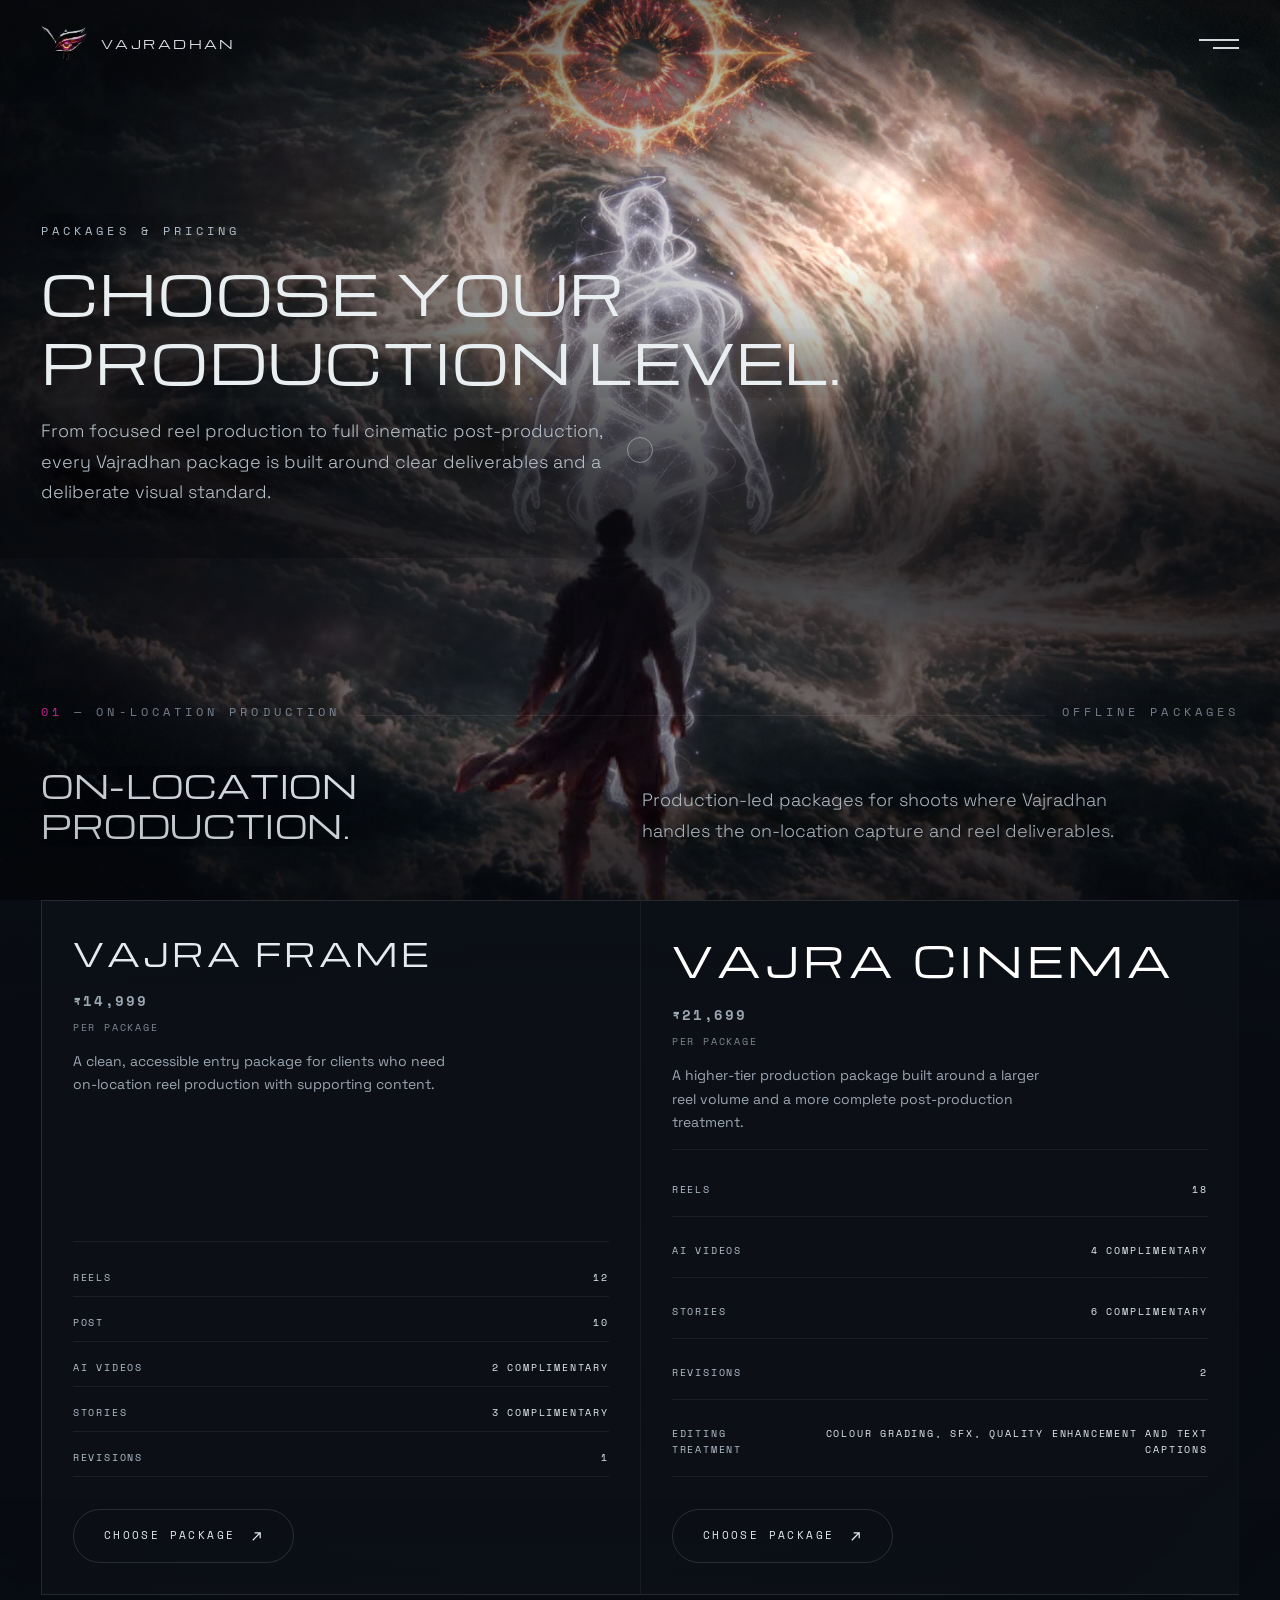
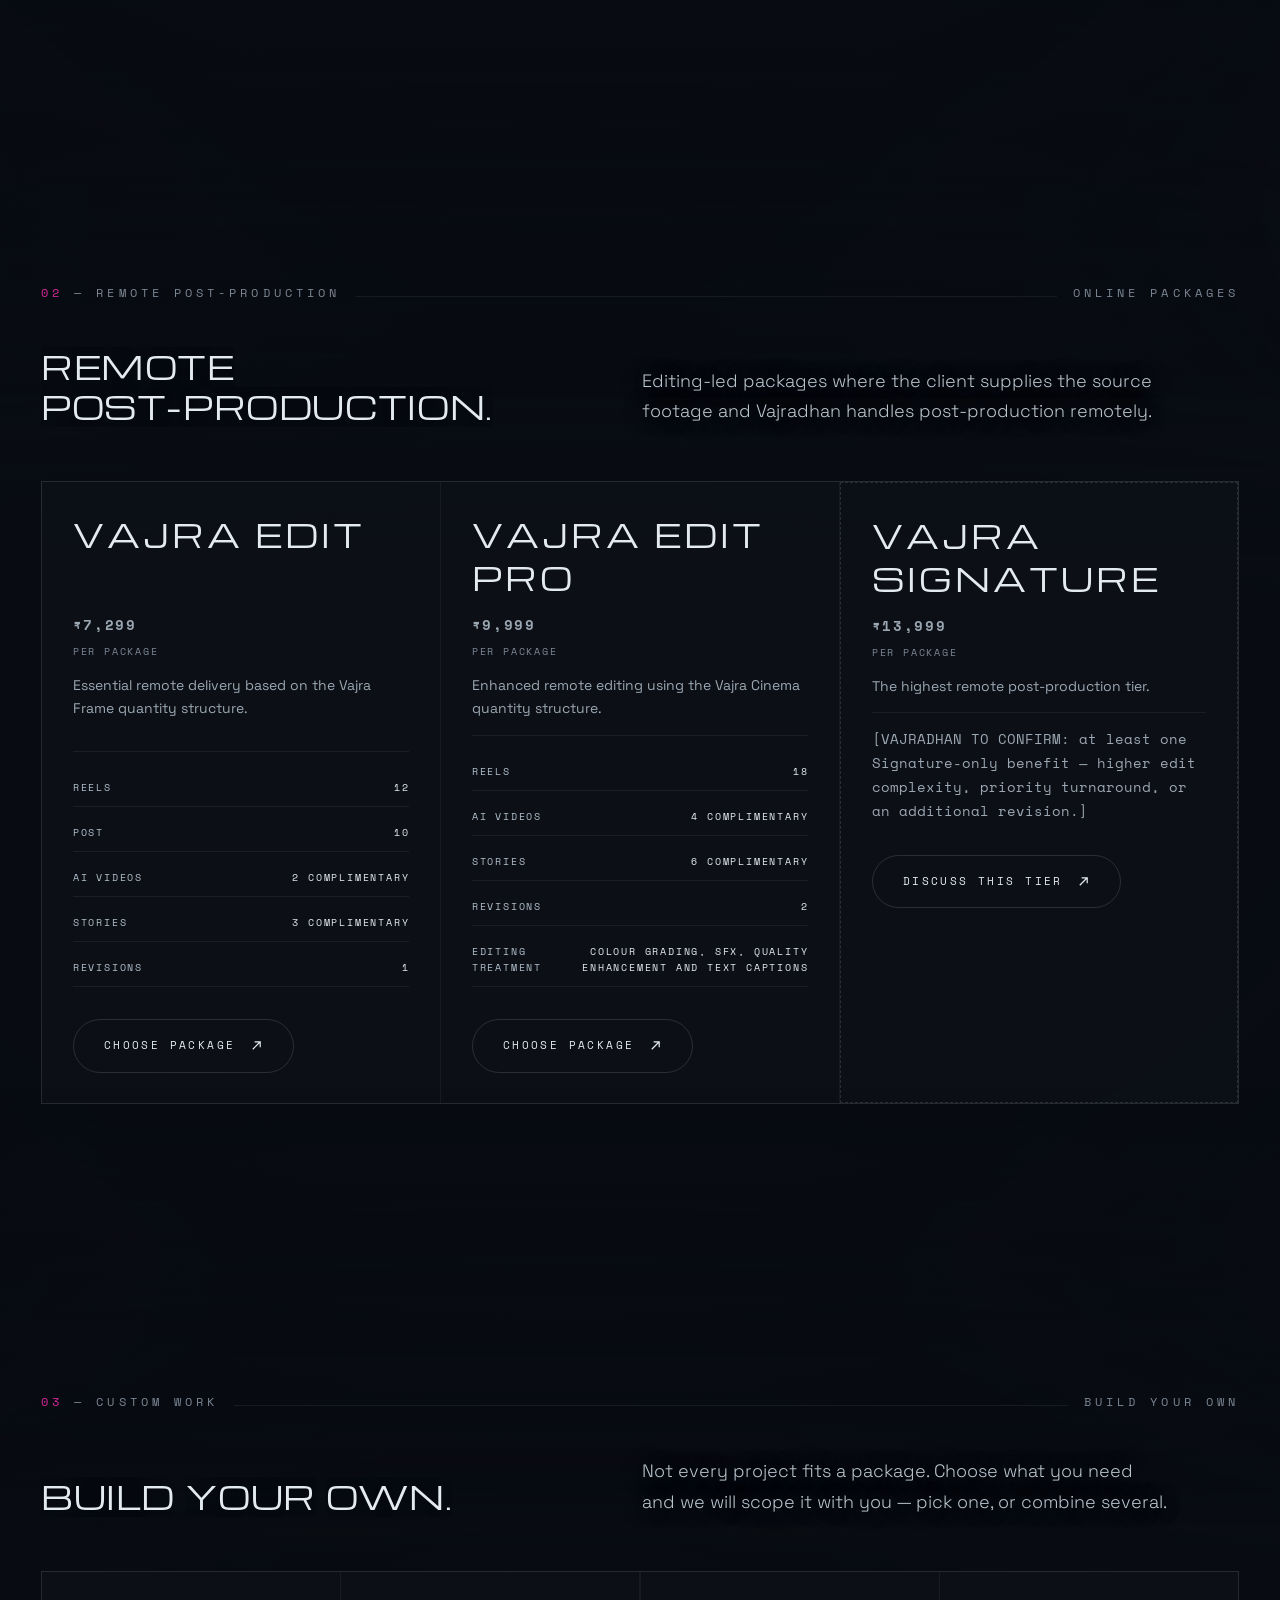
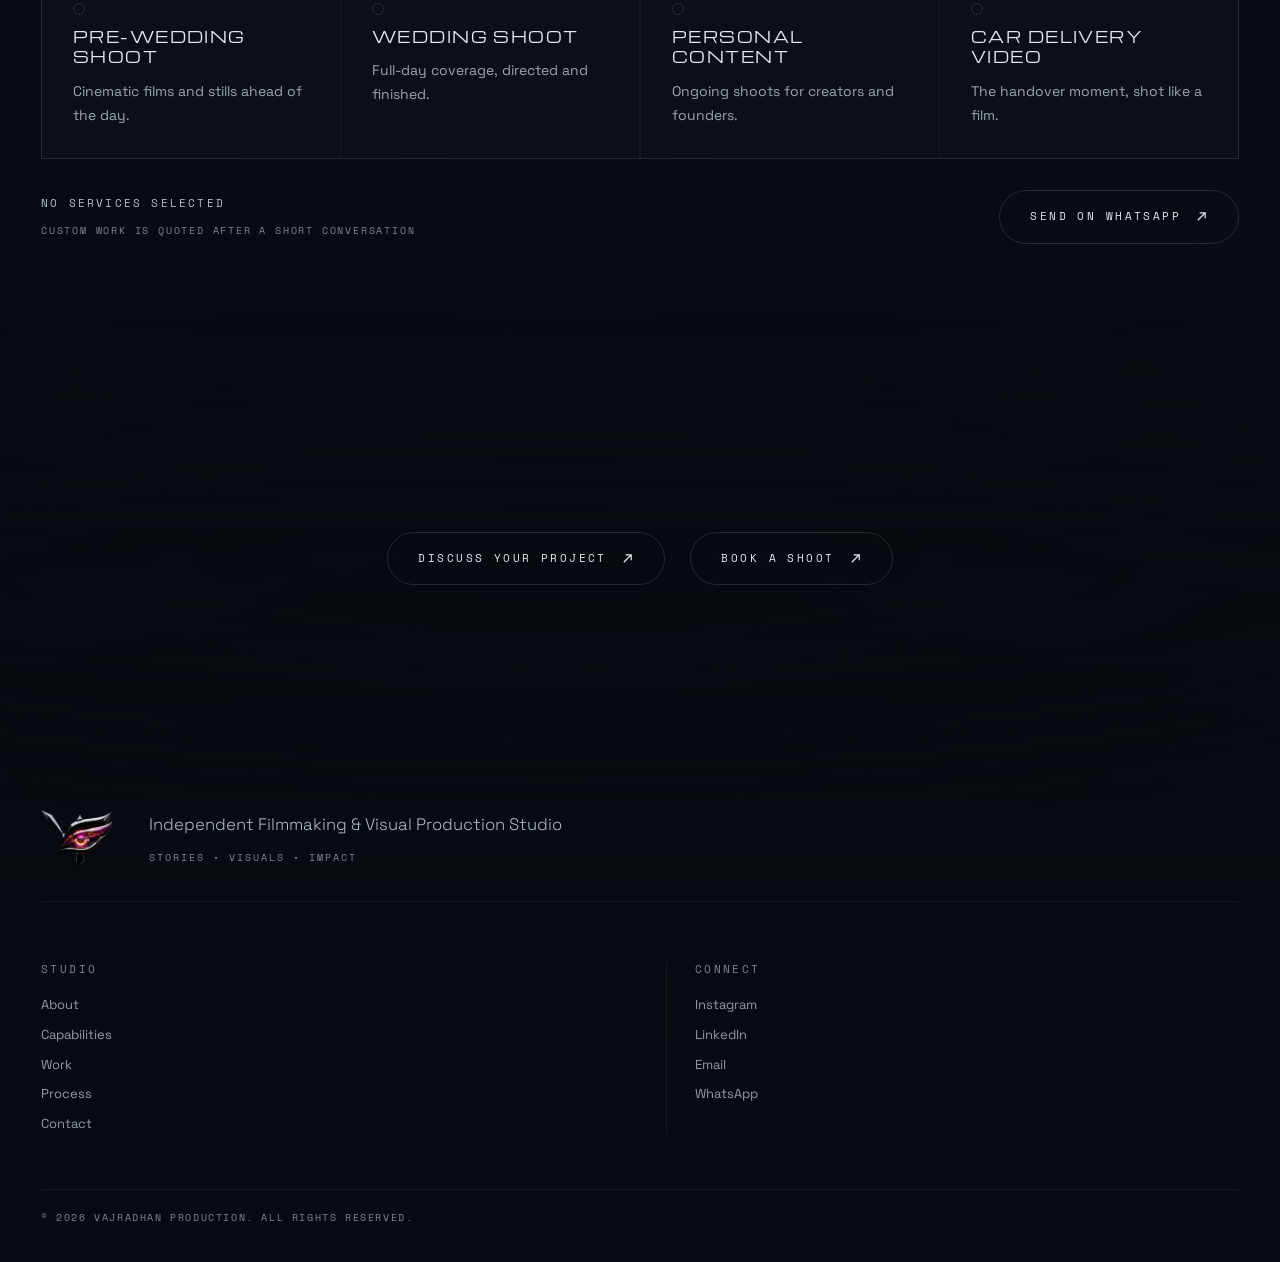
==== commit a6171b18: "Selected Work as text panels, Showreel removed, WhatsApp live on a stand-in number Selected Work had" ====
--- a/packages/index.html
+++ b/packages/index.html
@@ -106,6 +106,32 @@
   font-family:var(--font-mono); font-size:11px; line-height:1.7; letter-spacing:0;
   color:var(--bone-dim); }
 
+/* ------------------------------------------------------------ custom work
+   Four toggles built on .plate: same box, same hover lean, same foot bar.
+   Selected is the component's own wash recipe in ember, the outline the work
+   cards use, and a filled dot. Every value is one already on the site. */
+@media (min-width:821px){ .plates--four{ grid-template-columns:repeat(4,minmax(0,1fr)); } }
+.svc{ min-height:0; text-align:left; gap:12px; }
+.svc h3{ margin:0; font-family:var(--font-display); font-size:clamp(13px,1.15vw,17px);
+  font-weight:400; letter-spacing:.1em; text-transform:uppercase; line-height:1.4; }
+.svc p{ margin:0; max-width:42ch; font-size:14px; line-height:1.7; color:#9ba7b2; }
+.svc .dot{ width:12px; height:12px; border:1px solid var(--line); border-radius:50%;
+  transition:background-color .35s var(--ease), border-color .35s var(--ease); }
+.svc[aria-pressed="true"]{ outline:1px solid var(--ember); outline-offset:-1px;
+  background:linear-gradient(145deg, rgba(255,138,61,.14), transparent 58%), rgba(10,14,21,.84); }
+.svc[aria-pressed="true"] .dot{ background:var(--ember); border-color:var(--ember); }
+/* The selected outline is (0,2,0) and would otherwise outrank the global
+   :focus-visible at (0,1,0), leaving a chosen tile with no visible ring.
+   This matches its specificity and follows it, so focus always shows. */
+.svc:focus-visible{ outline:1px solid var(--accent); outline-offset:4px; }
+.svc-foot{ display:flex; flex-wrap:wrap; align-items:center; justify-content:space-between;
+  gap:18px; margin-top:clamp(22px,2.4vw,36px); }
+.svc-foot .cta{ margin-top:0; }
+.svc-count{ margin:0; font-family:var(--font-mono); font-size:11px; letter-spacing:.2em;
+  text-transform:uppercase; color:var(--bone-dim); }
+.svc-note{ margin:10px 0 0; font-family:var(--font-mono); font-size:10px; letter-spacing:.18em;
+  text-transform:uppercase; color:var(--muted); }
+
 /* ----------------------------------------------------------- the closing band
    Two buttons and nothing else, centred in the section's own air. */
 .pk-actions{ display:flex; flex-wrap:wrap; justify-content:center;
@@ -131,8 +157,8 @@
 /* These section labels run longer than any on the home page, so upright they
    collide across the rule. Each takes a line instead. */
 @media (max-width:560px){
-  #offline .sec-head, #online .sec-head{ display:grid; gap:6px; }
-  #offline .sec-head .rule, #online .sec-head .rule{ display:none; }
+  #offline .sec-head, #online .sec-head, #customize .sec-head{ display:grid; gap:6px; }
+  #offline .sec-head .rule, #online .sec-head .rule, #customize .sec-head .rule{ display:none; }
 }
 </style>
 </head>
@@ -198,10 +224,11 @@
   <a class="mlink" href="../#contact" data-cursor><span>05</span><b>Contact</b></a>
   <a class="mlink" href="./" aria-current="page" data-cursor><span>06</span><b>Packages</b></a>
   <p class="menu-foot">
-    <a class="cta" href="../#contact" data-cursor data-press>
+    <button class="cta" type="button" aria-disabled="true"
+              data-wa="Hi Vajradhan — I’d like to talk about a project. Could we start a conversation?" data-cursor data-press>
       <i aria-hidden="true"></i><span>Start a Project</span>
       <svg viewBox="0 0 14 14" fill="none" width="13" height="13" aria-hidden="true"><path d="M3 11 11 3M5 3h6v6" stroke="#e4ebf0" stroke-width="1.3"/></svg>
-    </a>
+    </button>
   </p>
 </nav>
 <div class="scrim" id="scrim" aria-hidden="true"></div>
@@ -222,9 +249,9 @@
 <!-- ============================================================ offline
      Vajra Frame and Vajra Cinema. The cards are .plate, the capabilities
      component, with a price block and label-and-value rows added.
-     TODO: "Choose Package" goes to the contact section, which is itself
-     inert until the client supplies a business email. Once there is a real
-     address or form, each button should carry its package name with it. -->
+     Every button here opens WhatsApp with its own pre-filled message, and
+     stays disabled until the number is set in site.js.
+     TODO: client to approve the message copy. -->
 <section class="sec" id="offline" data-cam="1" data-rail="On-location" aria-labelledby="offline-title">
   <div class="sec-head" data-rv="fade">
     <span class="k"><b>01</b> — On-location Production</span><span class="rule"></span><span class="k">Offline Packages</span>
@@ -249,10 +276,11 @@
         <li><span class="l">Stories</span><span class="v">3 complimentary</span></li>
         <li><span class="l">Revisions</span><span class="v">1</span></li>
       </ul>
-      <a class="cta" href="../#contact" data-cursor data-press>
+      <button class="cta" type="button" aria-disabled="true"
+                data-wa="Hi Vajradhan — I’d like to book the Vajra Frame package (₹14,999). Could you tell me the next steps?" data-cursor data-press>
         <i aria-hidden="true"></i><span>Choose Package</span>
         <svg viewBox="0 0 14 14" fill="none" width="13" height="13" aria-hidden="true"><path d="M3 11 11 3M5 3h6v6" stroke="#e4ebf0" stroke-width="1.3"/></svg>
-      </a>
+      </button>
       <i class="bar" aria-hidden="true"></i>
     </article>
 
@@ -269,10 +297,11 @@
         <li><span class="l">Editing Treatment</span><span class="v">Colour grading, SFX, quality
           enhancement and text captions</span></li>
       </ul>
-      <a class="cta" href="../#contact" data-cursor data-press>
+      <button class="cta" type="button" aria-disabled="true"
+                data-wa="Hi Vajradhan — I’d like to book the Vajra Cinema package (₹21,699). Could you tell me the next steps?" data-cursor data-press>
         <i aria-hidden="true"></i><span>Choose Package</span>
         <svg viewBox="0 0 14 14" fill="none" width="13" height="13" aria-hidden="true"><path d="M3 11 11 3M5 3h6v6" stroke="#e4ebf0" stroke-width="1.3"/></svg>
-      </a>
+      </button>
       <i class="bar" aria-hidden="true"></i>
     </article>
   </div>
@@ -303,10 +332,11 @@
         <li><span class="l">Stories</span><span class="v">3 complimentary</span></li>
         <li><span class="l">Revisions</span><span class="v">1</span></li>
       </ul>
-      <a class="cta" href="../#contact" data-cursor data-press>
+      <button class="cta" type="button" aria-disabled="true"
+                data-wa="Hi Vajradhan — I’d like to book the Vajra Edit package (₹7,299). Could you tell me the next steps?" data-cursor data-press>
         <i aria-hidden="true"></i><span>Choose Package</span>
         <svg viewBox="0 0 14 14" fill="none" width="13" height="13" aria-hidden="true"><path d="M3 11 11 3M5 3h6v6" stroke="#e4ebf0" stroke-width="1.3"/></svg>
-      </a>
+      </button>
       <i class="bar" aria-hidden="true"></i>
     </article>
 
@@ -322,10 +352,11 @@
         <li><span class="l">Editing Treatment</span><span class="v">Colour grading, SFX, quality
           enhancement and text captions</span></li>
       </ul>
-      <a class="cta" href="../#contact" data-cursor data-press>
+      <button class="cta" type="button" aria-disabled="true"
+                data-wa="Hi Vajradhan — I’d like to book the Vajra Edit Pro package (₹9,999). Could you tell me the next steps?" data-cursor data-press>
         <i aria-hidden="true"></i><span>Choose Package</span>
         <svg viewBox="0 0 14 14" fill="none" width="13" height="13" aria-hidden="true"><path d="M3 11 11 3M5 3h6v6" stroke="#e4ebf0" stroke-width="1.3"/></svg>
-      </a>
+      </button>
       <i class="bar" aria-hidden="true"></i>
     </article>
 
@@ -340,12 +371,72 @@
       <!-- TODO -->
       <p class="pk-confirm">[VAJRADHAN TO CONFIRM: at least one Signature-only benefit — higher edit
         complexity, priority turnaround, or an additional revision.]</p>
-      <a class="cta" href="../#contact" data-cursor data-press>
+      <button class="cta" type="button" aria-disabled="true"
+                data-wa="Hi Vajradhan — I’m interested in Vajra Signature (₹13,999). Could you share what’s included?" data-cursor data-press>
         <i aria-hidden="true"></i><span>Discuss This Tier</span>
         <svg viewBox="0 0 14 14" fill="none" width="13" height="13" aria-hidden="true"><path d="M3 11 11 3M5 3h6v6" stroke="#e4ebf0" stroke-width="1.3"/></svg>
-      </a>
+      </button>
       <i class="bar" aria-hidden="true"></i>
     </article>
+  </div>
+</section>
+
+<!-- ============================================================ customize
+     Four services the visitor can combine. No prices: custom work is
+     quote-only. The action is disabled until at least one tile is on, so a
+     message can never go out with an empty list.
+     TODO: client to approve copy — only the four names were supplied. -->
+<section class="sec" id="customize" aria-labelledby="custom-title">
+  <div class="sec-head" data-rv="fade">
+    <span class="k"><b>03</b> — Custom Work</span><span class="rule"></span><span class="k">Build Your Own</span>
+  </div>
+  <div class="split-head">
+    <h2 class="display h-sec" id="custom-title" data-rv="up">Build your own.</h2>
+    <p class="body-lg" data-rv="up">Not every project fits a package. Choose what you need and we will
+      scope it with you — pick one, or combine several.</p>
+  </div>
+
+  <div class="plates plates--four">
+    <button class="plate svc" type="button" aria-pressed="false" data-svc="Pre-wedding Shoot" data-rv="up" data-cursor>
+      <i class="dot" aria-hidden="true"></i>
+      <h3>Pre-wedding Shoot</h3>
+      <!-- TODO: client to approve copy -->
+      <p>Cinematic films and stills ahead of the day.</p>
+      <i class="bar" aria-hidden="true"></i>
+    </button>
+    <button class="plate svc" type="button" aria-pressed="false" data-svc="Wedding Shoot" data-rv="up" data-cursor>
+      <i class="dot" aria-hidden="true"></i>
+      <h3>Wedding Shoot</h3>
+      <!-- TODO: client to approve copy -->
+      <p>Full-day coverage, directed and finished.</p>
+      <i class="bar" aria-hidden="true"></i>
+    </button>
+    <button class="plate svc" type="button" aria-pressed="false" data-svc="Personal Content" data-rv="up" data-cursor>
+      <i class="dot" aria-hidden="true"></i>
+      <h3>Personal Content</h3>
+      <!-- TODO: client to approve copy -->
+      <p>Ongoing shoots for creators and founders.</p>
+      <i class="bar" aria-hidden="true"></i>
+    </button>
+    <button class="plate svc" type="button" aria-pressed="false" data-svc="Car Delivery Video" data-rv="up" data-cursor>
+      <i class="dot" aria-hidden="true"></i>
+      <h3>Car Delivery Video</h3>
+      <!-- TODO: client to approve copy -->
+      <p>The handover moment, shot like a film.</p>
+      <i class="bar" aria-hidden="true"></i>
+    </button>
+  </div>
+
+  <div class="svc-foot" data-rv="fade">
+    <div>
+      <p class="svc-count" id="svc-count" aria-live="polite">No services selected</p>
+      <!-- TODO: client to approve copy -->
+      <p class="svc-note">Custom work is quoted after a short conversation</p>
+    </div>
+    <button class="cta" id="svc-go" type="button" aria-disabled="true" data-cursor data-press>
+      <i aria-hidden="true"></i><span>Send on WhatsApp</span>
+      <svg viewBox="0 0 14 14" fill="none" width="13" height="13" aria-hidden="true"><path d="M3 11 11 3M5 3h6v6" stroke="#e4ebf0" stroke-width="1.3"/></svg>
+    </button>
   </div>
 </section>
 
@@ -356,14 +447,16 @@
      TODO: a closing line above these two buttons, if the client wants one. -->
 <section class="sec pk-close" id="talk" data-cam="3" data-rail="Discuss">
   <div class="pk-actions" data-rv="up">
-    <a class="cta" href="../#contact" data-cursor data-press>
+    <button class="cta" type="button" aria-disabled="true"
+              data-wa="Hi Vajradhan — I’d like to talk about a project. Could we start a conversation?" data-cursor data-press>
       <i aria-hidden="true"></i><span>Discuss Your Project</span>
       <svg viewBox="0 0 14 14" fill="none" width="13" height="13" aria-hidden="true"><path d="M3 11 11 3M5 3h6v6" stroke="#e4ebf0" stroke-width="1.3"/></svg>
-    </a>
-    <a class="cta" href="../#contact" data-cursor data-press>
+    </button>
+    <button class="cta" type="button" aria-disabled="true"
+              data-wa="Hi Vajradhan — I’d like to talk about a project. Could we start a conversation?" data-cursor data-press>
       <i aria-hidden="true"></i><span>Book a Shoot</span>
       <svg viewBox="0 0 14 14" fill="none" width="13" height="13" aria-hidden="true"><path d="M3 11 11 3M5 3h6v6" stroke="#e4ebf0" stroke-width="1.3"/></svg>
-    </a>
+    </button>
   </div>
 </section>
 
@@ -379,7 +472,7 @@
         <p class="foot-keys">Stories &bull; Visuals &bull; Impact</p>
       </div>
     </div>
-    <div data-rv="up"><h4>Studio</h4><ul>
+    <div data-rv="up"><h3>Studio</h3><ul>
       <li><a href="../#about" data-cursor>About</a></li>
       <li><a href="../#capabilities" data-cursor>Capabilities</a></li>
       <li><a href="../#work" data-cursor>Work</a></li>
@@ -389,10 +482,12 @@
     <!-- TODO: the three below stay as text until the client supplies the
          Instagram and LinkedIn URLs and the business email; each then becomes a
          link, like the Studio column above it. -->
-    <div data-rv="up"><h4>Connect</h4><ul>
+    <div data-rv="up"><h3>Connect</h3><ul>
       <li>Instagram</li>
       <li>LinkedIn</li>
       <li>Email</li>
+      <!-- TODO: client to approve copy -->
+      <li data-wa="Hi Vajradhan — I’d like to talk about a project. Could we start a conversation?">WhatsApp</li>
     </ul></div>
   </div>
   <div class="foot-base" data-rv="fade">
--- a/assets/site.css
+++ b/assets/site.css
@@ -44,7 +44,6 @@
      1.05s transform. */
   --ease:cubic-bezier(.22,.61,.36,1);
   --ease-out:cubic-bezier(.16,1,.3,1);
-  --ease-io:cubic-bezier(.65,0,.35,1);
 }
 *,*::before,*::after{box-sizing:border-box}
 html{ -webkit-text-size-adjust:100%; scroll-behavior:auto; background:var(--ink);
@@ -143,7 +142,7 @@
 .pre-mark{ margin:0 auto 22px; width:72px; height:auto; }
 .pre-word{ font-family:var(--font-display); font-weight:400; font-size:13px; letter-spacing:.26em;
   color:var(--bone); margin:0 0 22px .26em; }
-.pre-bar{ position:relative; height:1px; background:rgba(228,235,240,.14); overflow:hidden; }
+.pre-bar{ position:relative; height:1px; background:var(--line); overflow:hidden; }
 .pre-bar i{ position:absolute; inset:0 100% 0 0; background:var(--bone); transition:right .35s linear; }
 .pre-meta{ display:flex; justify-content:space-between; margin-top:12px; font-family:var(--font-mono);
   font-size:11px; letter-spacing:.2em; text-transform:uppercase; color:var(--muted); }
@@ -294,7 +293,6 @@
 .plate:hover .bar{ transform:scaleX(1); }
 
 .hero-cta{ margin-top:clamp(18px,2.6vh,32px); }
-.reel-cta{ position:relative; z-index:2; margin-top:0; }
 .cta{
   position:relative; display:inline-flex; align-items:center; gap:14px; margin-top:44px;
   padding:17px 30px; border:1px solid var(--line); border-radius:100px; overflow:hidden; isolation:isolate;
@@ -326,7 +324,7 @@
 .foot-brand .foot-keys{ margin-top:12px; font-family:var(--font-mono); font-size:10px; letter-spacing:.2em;
   text-transform:uppercase; color:var(--muted); }
 .foot-grid > div:nth-child(n+3){ padding-left:clamp(18px,2.2vw,34px); border-left:1px solid var(--line-soft); }
-.foot h4{ margin:0 0 16px; font-family:var(--font-mono); font-size:11px; font-weight:400; letter-spacing:.22em; text-transform:uppercase; color:var(--muted); }
+.foot h3{ margin:0 0 16px; font-family:var(--font-mono); font-size:11px; font-weight:400; letter-spacing:.22em; text-transform:uppercase; color:var(--muted); }
 .foot ul{ list-style:none; margin:0; padding:0; display:flex; flex-direction:column; gap:9px; }
 .foot li{ overflow:hidden; font-size:13px; color:#909ca7; }
 .foot li a{ display:inline-block; color:inherit;
@@ -362,7 +360,7 @@
   /* position comes in through `translate` (set per frame by JS); the grow is a
      `transform` scale, so neither ever touches layout */
   transition:transform .35s var(--ease-out), background-color .35s, border-color .35s, opacity .3s; opacity:0; }
-.cur-dot.act{ transform:scale(2); background:rgba(228,235,240,.07); border-color:rgba(228,235,240,.36); }
+.cur-dot.act{ transform:scale(2); background:var(--line-soft); border-color:rgba(228,235,240,.36); }
 @media (hover:hover) and (pointer:fine){ .cur-dot{ opacity:1 } }
 
 /* ============================================================= fallback
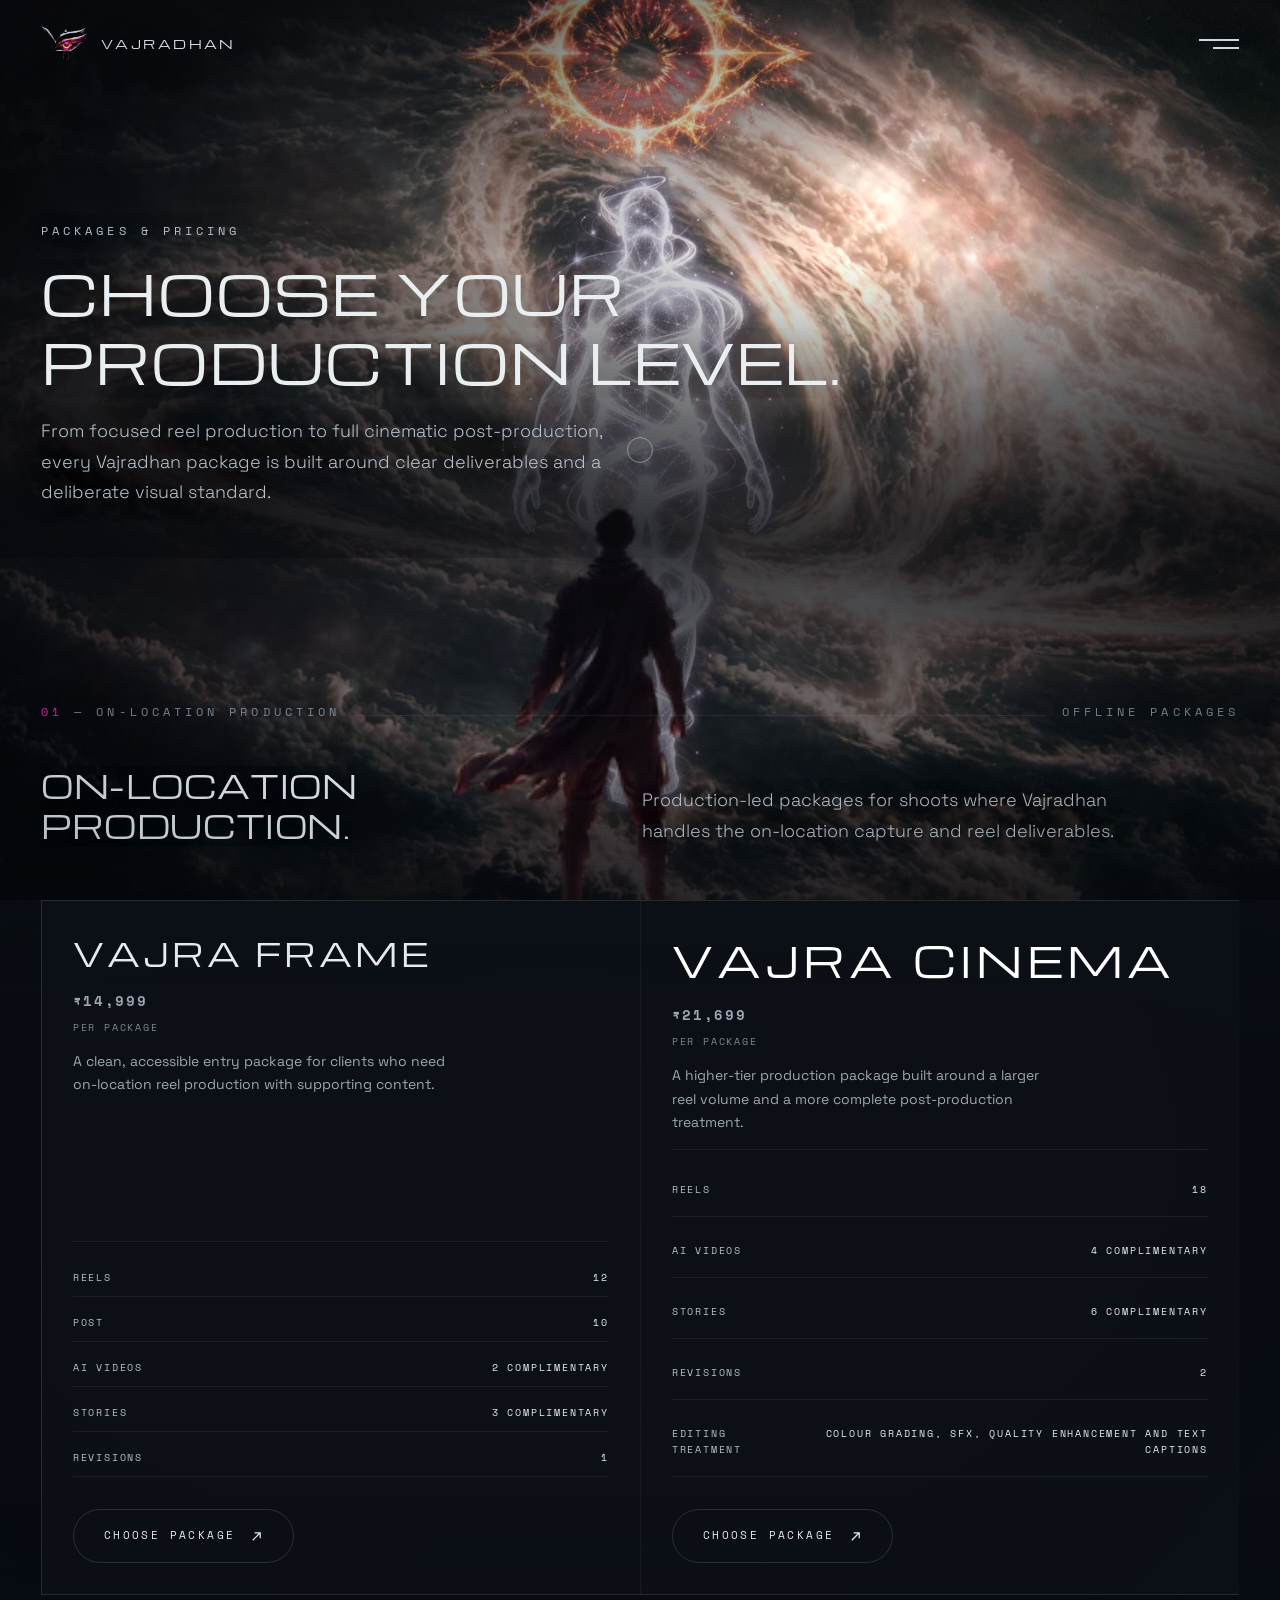
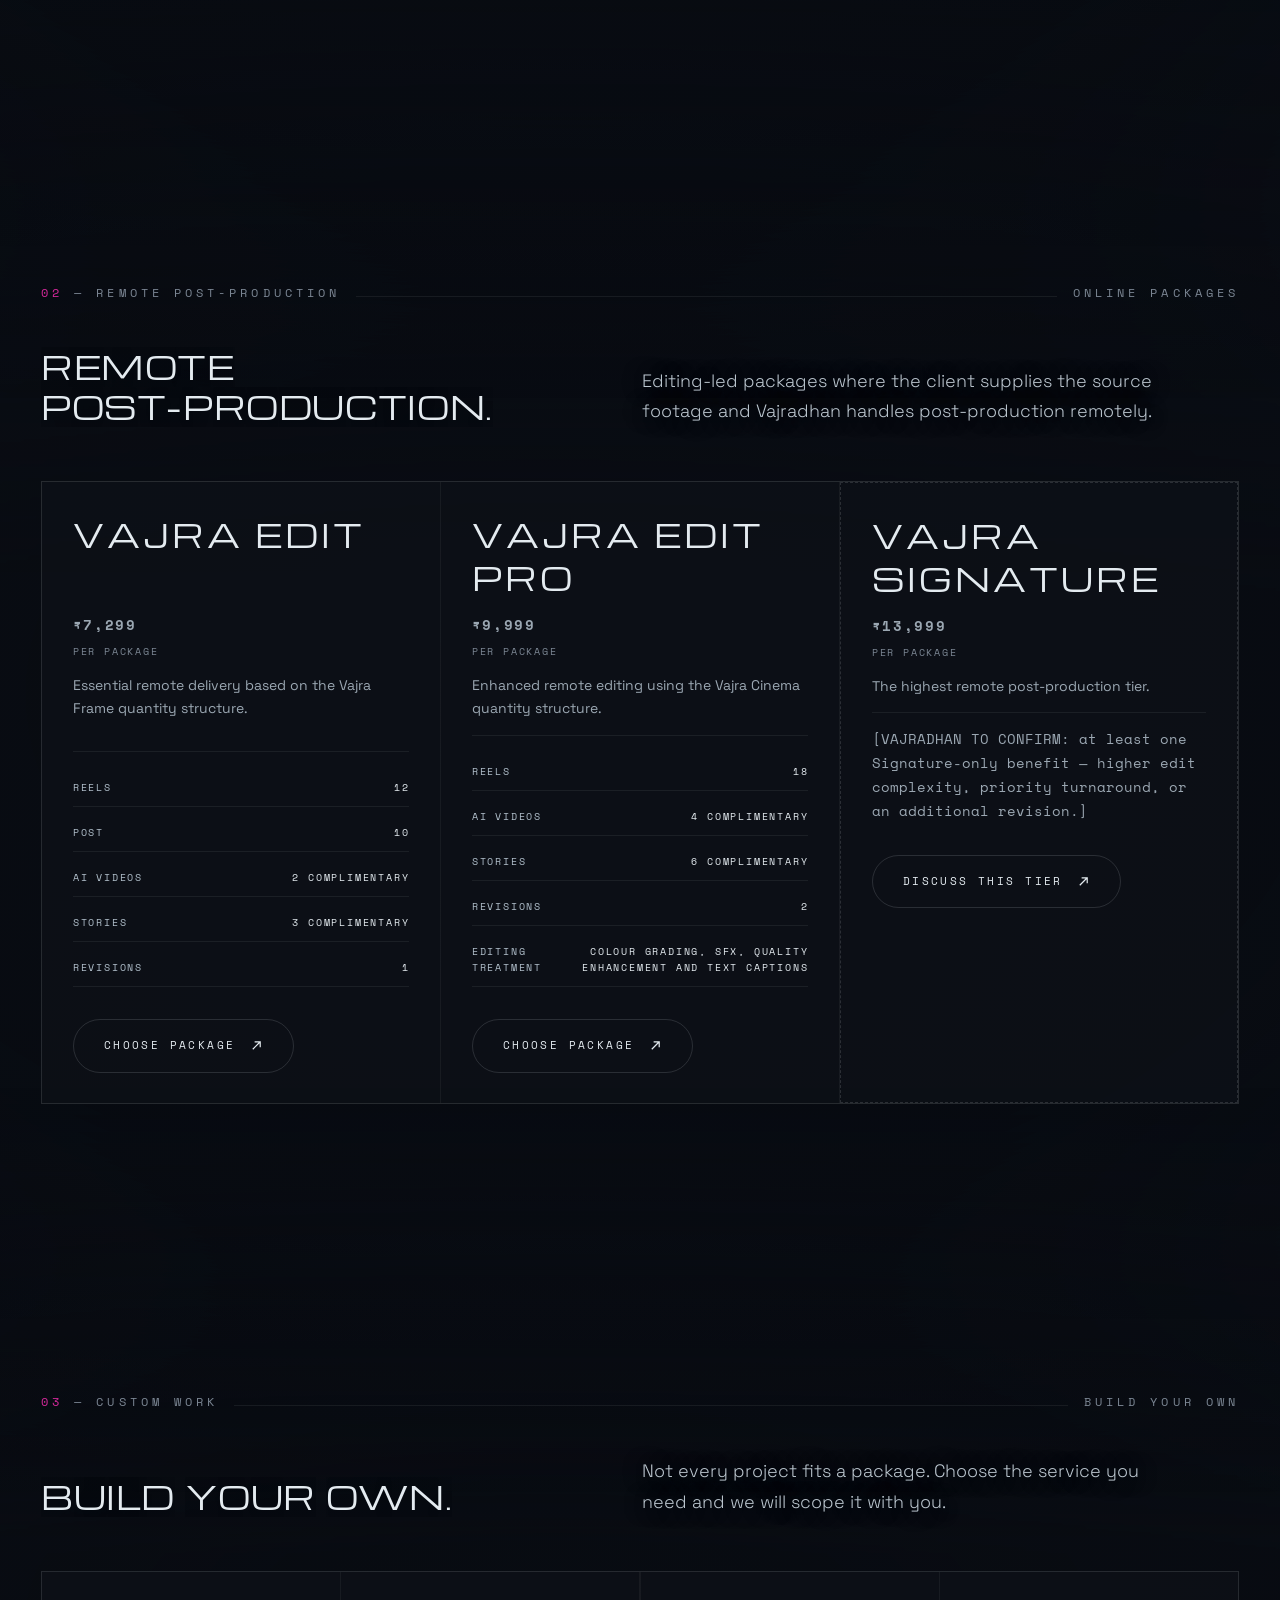
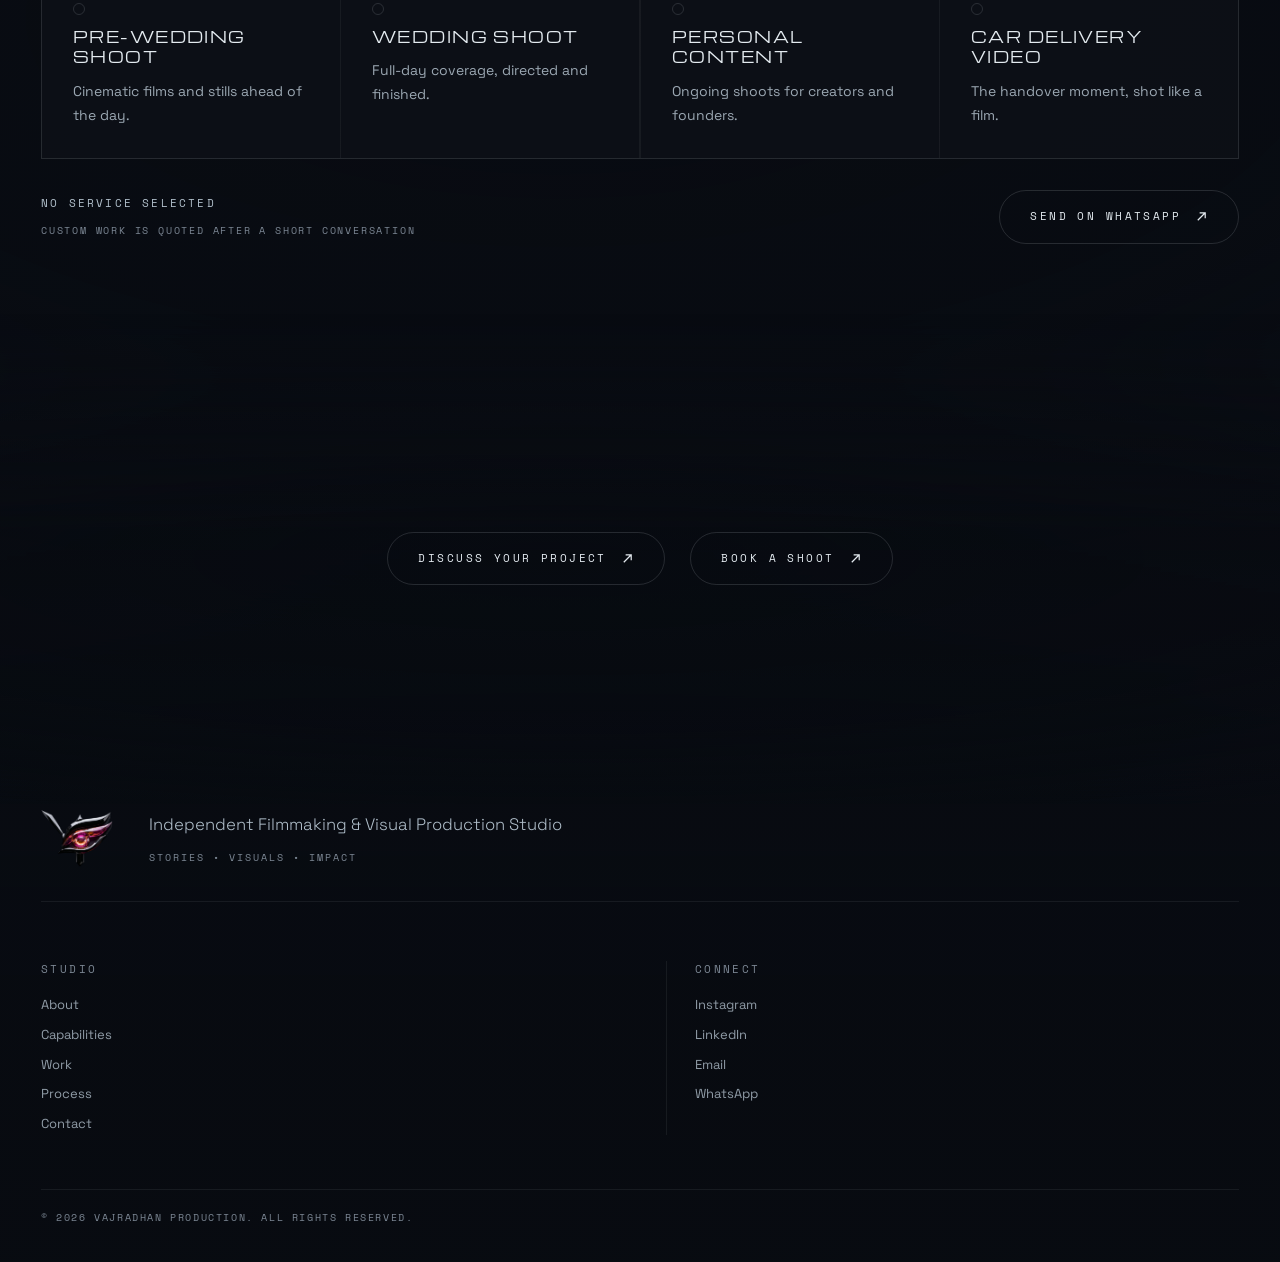
==== commit 186936ac: "Added the custom buttons" ====
--- a/packages/index.html
+++ b/packages/index.html
@@ -107,9 +107,11 @@
   color:var(--bone-dim); }
 
 /* ------------------------------------------------------------ custom work
-   Four toggles built on .plate: same box, same hover lean, same foot bar.
+   Four choices built on .plate: same box, same hover lean, same foot bar.
    Selected is the component's own wash recipe in ember, the outline the work
-   cards use, and a filled dot. Every value is one already on the site. */
+   cards use, and a filled dot. Every value is one already on the site.
+   One service at a time, so the group is a radio group and the dot reads as
+   what it looks like. */
 @media (min-width:821px){ .plates--four{ grid-template-columns:repeat(4,minmax(0,1fr)); } }
 .svc{ min-height:0; text-align:left; gap:12px; }
 .svc h3{ margin:0; font-family:var(--font-display); font-size:clamp(13px,1.15vw,17px);
@@ -117,9 +119,9 @@
 .svc p{ margin:0; max-width:42ch; font-size:14px; line-height:1.7; color:#9ba7b2; }
 .svc .dot{ width:12px; height:12px; border:1px solid var(--line); border-radius:50%;
   transition:background-color .35s var(--ease), border-color .35s var(--ease); }
-.svc[aria-pressed="true"]{ outline:1px solid var(--ember); outline-offset:-1px;
+.svc[aria-checked="true"]{ outline:1px solid var(--ember); outline-offset:-1px;
   background:linear-gradient(145deg, rgba(255,138,61,.14), transparent 58%), rgba(10,14,21,.84); }
-.svc[aria-pressed="true"] .dot{ background:var(--ember); border-color:var(--ember); }
+.svc[aria-checked="true"] .dot{ background:var(--ember); border-color:var(--ember); }
 /* The selected outline is (0,2,0) and would otherwise outrank the global
    :focus-visible at (0,1,0), leaving a chosen tile with no visible ring.
    This matches its specificity and follows it, so focus always shows. */
@@ -382,9 +384,11 @@
 </section>
 
 <!-- ============================================================ customize
-     Four services the visitor can combine. No prices: custom work is
-     quote-only. The action is disabled until at least one tile is on, so a
-     message can never go out with an empty list.
+     Four services, one at a time. No prices: custom work is quote-only.
+     It is a radio group, not four toggles: arrow keys move and select, only
+     the chosen tile is in the tab order, and a choice cannot be taken back
+     once made — which is the radio convention and suits an action that needs
+     a service to send. The action is disabled until the first choice.
      TODO: client to approve copy — only the four names were supplied. -->
 <section class="sec" id="customize" aria-labelledby="custom-title">
   <div class="sec-head" data-rv="fade">
@@ -392,33 +396,35 @@
   </div>
   <div class="split-head">
     <h2 class="display h-sec" id="custom-title" data-rv="up">Build your own.</h2>
-    <p class="body-lg" data-rv="up">Not every project fits a package. Choose what you need and we will
-      scope it with you — pick one, or combine several.</p>
-  </div>
-
-  <div class="plates plates--four">
-    <button class="plate svc" type="button" aria-pressed="false" data-svc="Pre-wedding Shoot" data-rv="up" data-cursor>
+    <!-- TODO: client to approve copy — this line replaces one that ended
+         "pick one, or combine several", which no longer describes the group. -->
+    <p class="body-lg" data-rv="up">Not every project fits a package. Choose the service you need and we
+      will scope it with you.</p>
+  </div>
+
+  <div class="plates plates--four" role="radiogroup" aria-labelledby="custom-title">
+    <button class="plate svc" type="button" role="radio" aria-checked="false" tabindex="0" data-svc="Pre-wedding Shoot" data-rv="up" data-cursor>
       <i class="dot" aria-hidden="true"></i>
       <h3>Pre-wedding Shoot</h3>
       <!-- TODO: client to approve copy -->
       <p>Cinematic films and stills ahead of the day.</p>
       <i class="bar" aria-hidden="true"></i>
     </button>
-    <button class="plate svc" type="button" aria-pressed="false" data-svc="Wedding Shoot" data-rv="up" data-cursor>
+    <button class="plate svc" type="button" role="radio" aria-checked="false" tabindex="-1" data-svc="Wedding Shoot" data-rv="up" data-cursor>
       <i class="dot" aria-hidden="true"></i>
       <h3>Wedding Shoot</h3>
       <!-- TODO: client to approve copy -->
       <p>Full-day coverage, directed and finished.</p>
       <i class="bar" aria-hidden="true"></i>
     </button>
-    <button class="plate svc" type="button" aria-pressed="false" data-svc="Personal Content" data-rv="up" data-cursor>
+    <button class="plate svc" type="button" role="radio" aria-checked="false" tabindex="-1" data-svc="Personal Content" data-rv="up" data-cursor>
       <i class="dot" aria-hidden="true"></i>
       <h3>Personal Content</h3>
       <!-- TODO: client to approve copy -->
       <p>Ongoing shoots for creators and founders.</p>
       <i class="bar" aria-hidden="true"></i>
     </button>
-    <button class="plate svc" type="button" aria-pressed="false" data-svc="Car Delivery Video" data-rv="up" data-cursor>
+    <button class="plate svc" type="button" role="radio" aria-checked="false" tabindex="-1" data-svc="Car Delivery Video" data-rv="up" data-cursor>
       <i class="dot" aria-hidden="true"></i>
       <h3>Car Delivery Video</h3>
       <!-- TODO: client to approve copy -->
@@ -429,7 +435,7 @@
 
   <div class="svc-foot" data-rv="fade">
     <div>
-      <p class="svc-count" id="svc-count" aria-live="polite">No services selected</p>
+      <p class="svc-count" id="svc-count" aria-live="polite">No service selected</p>
       <!-- TODO: client to approve copy -->
       <p class="svc-note">Custom work is quoted after a short conversation</p>
     </div>
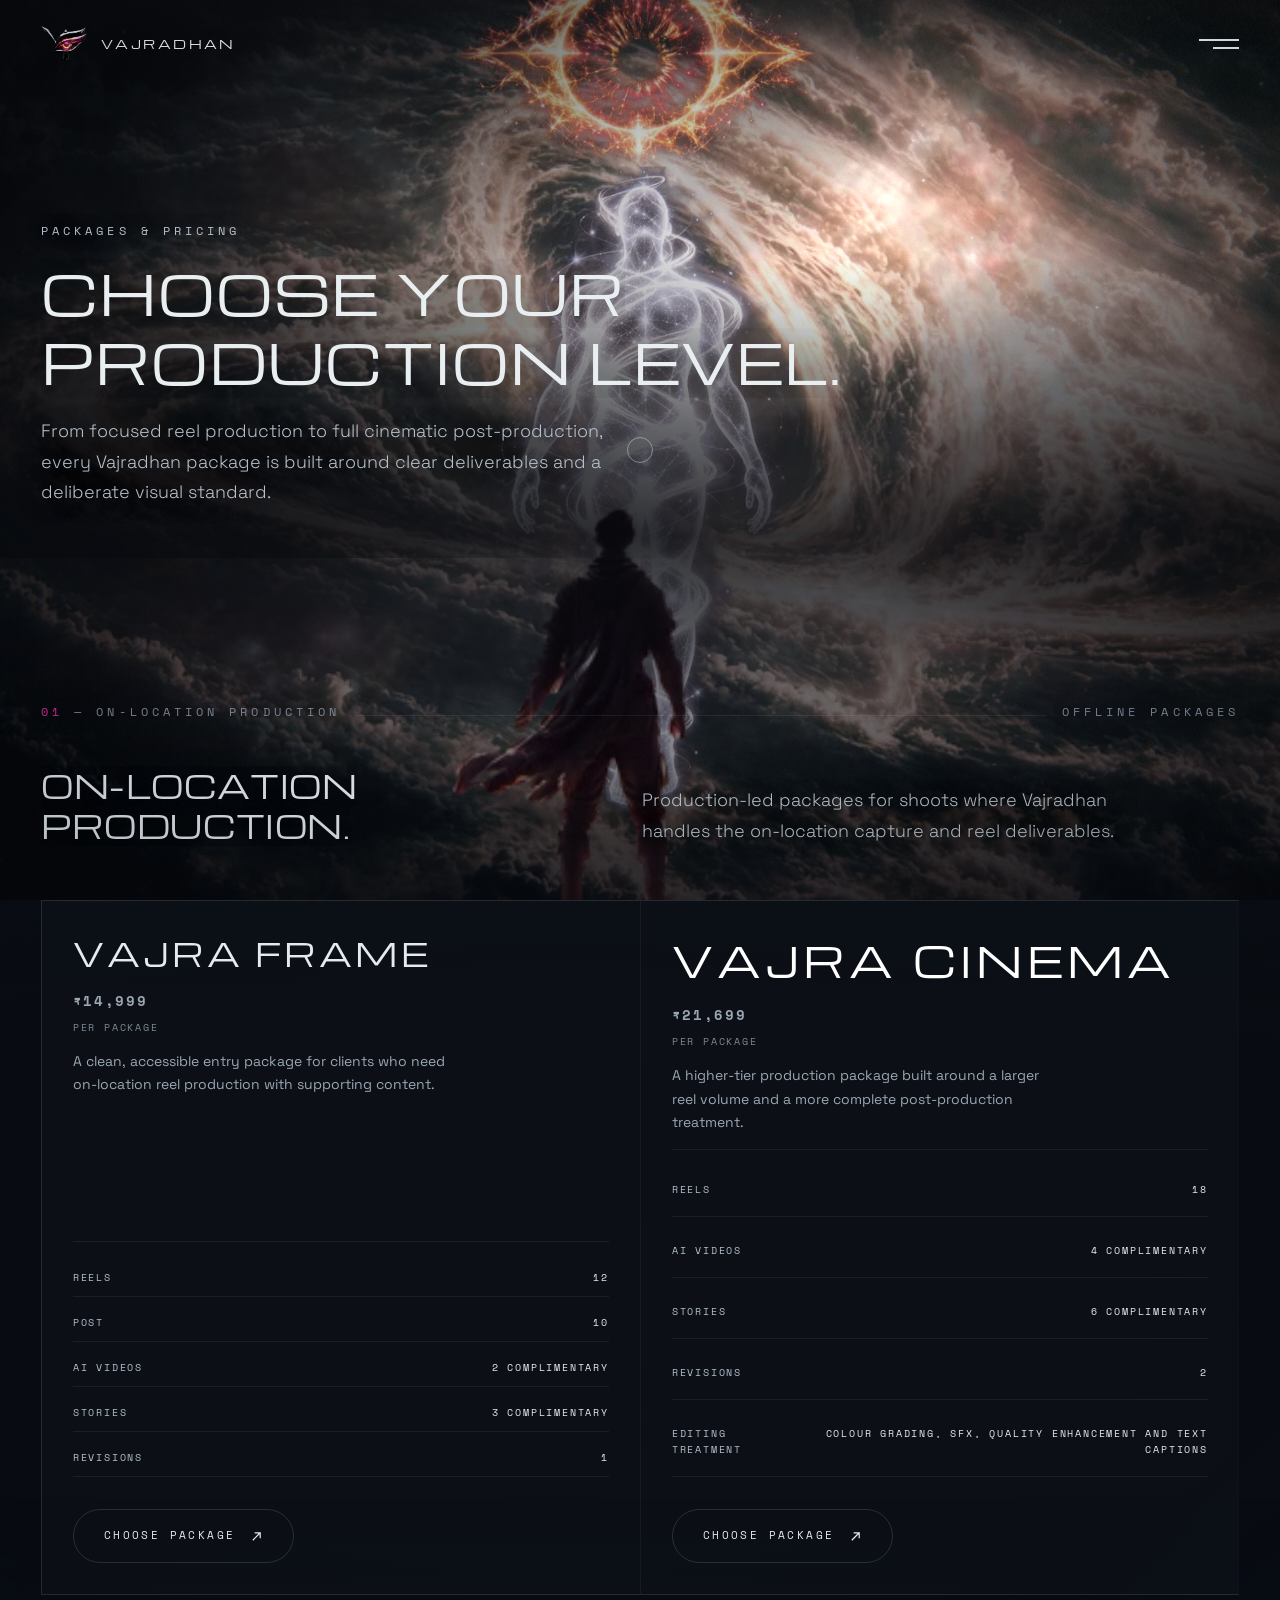
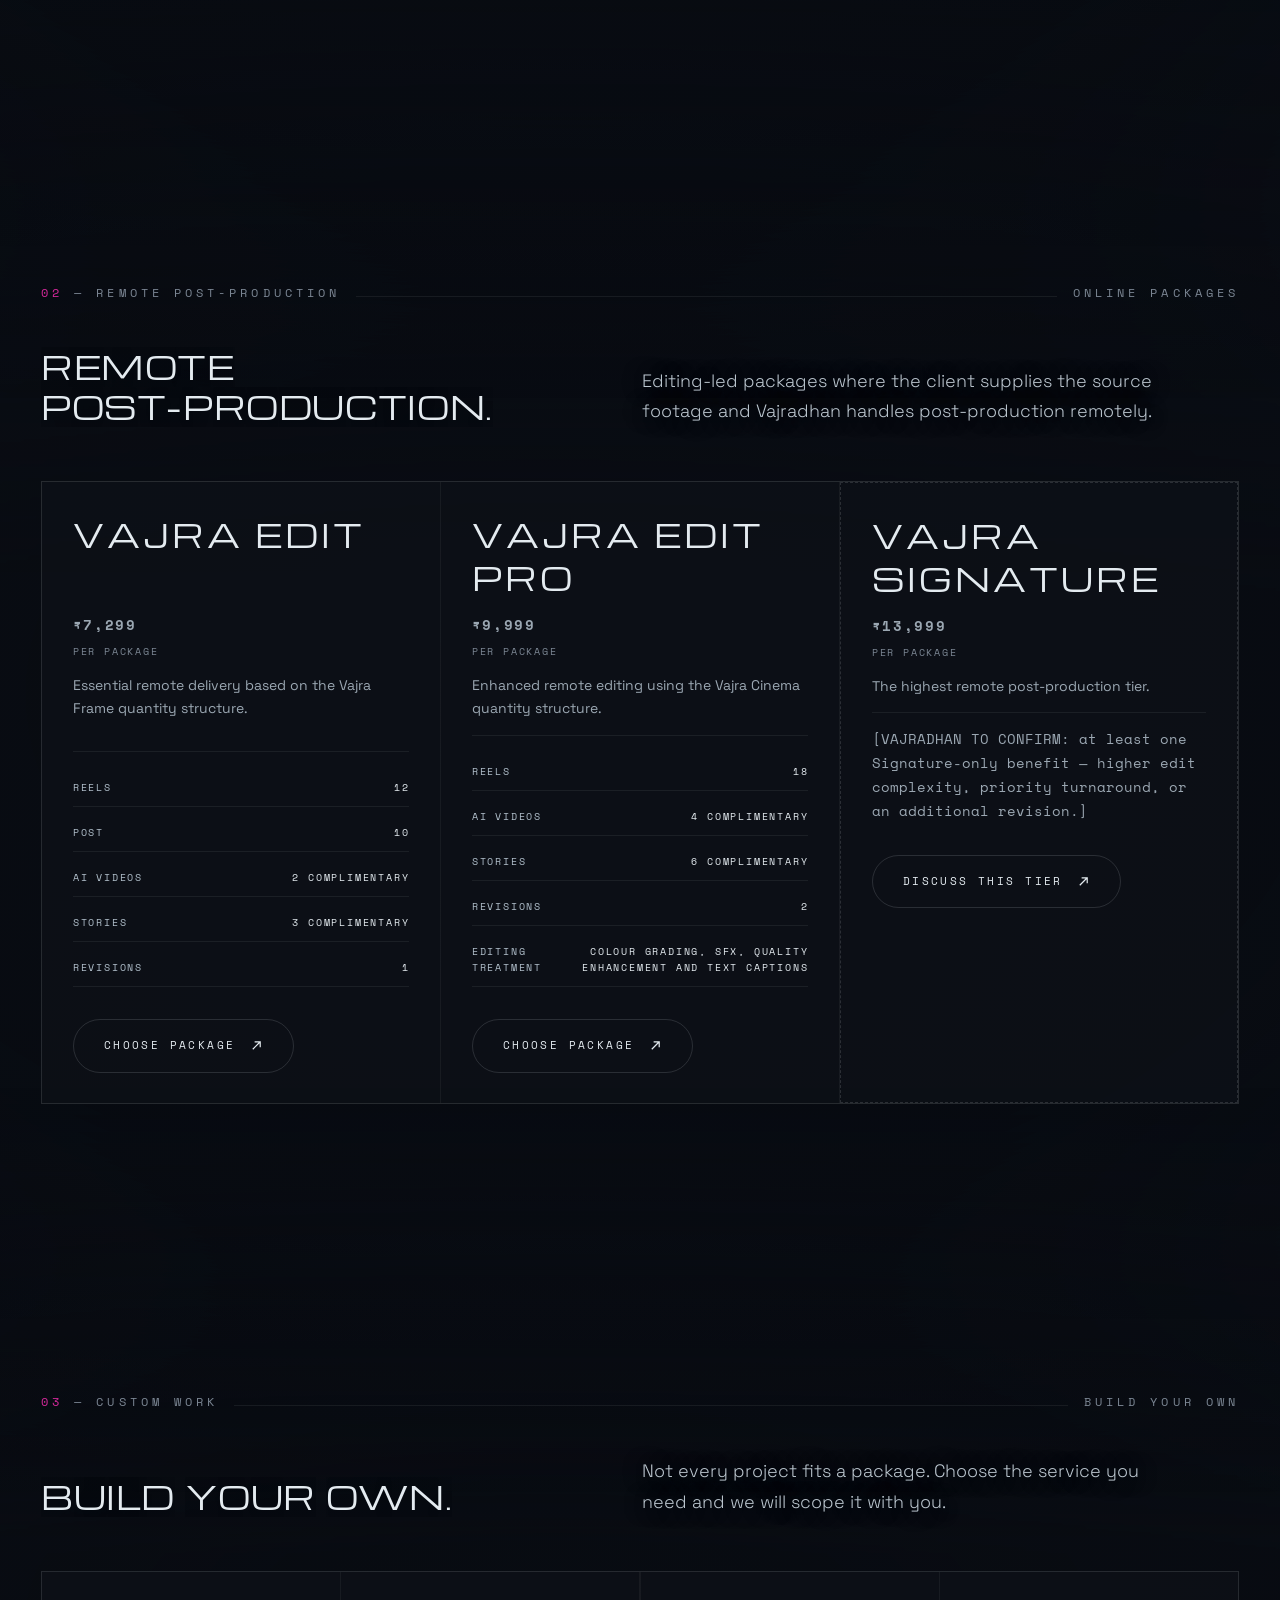
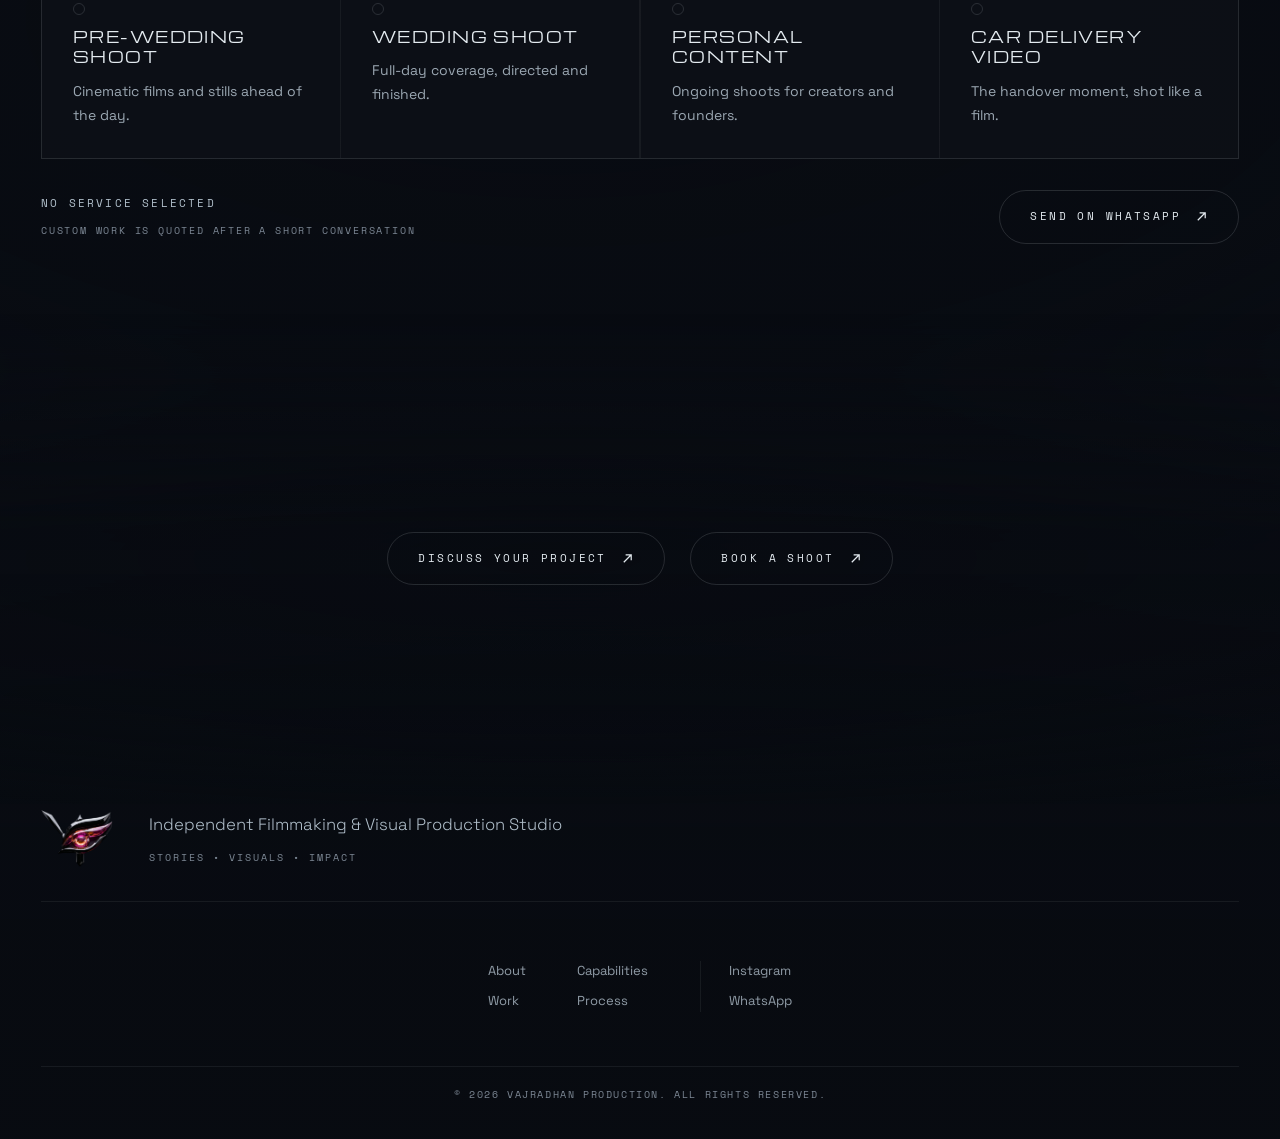
==== commit 9cb9b7ce: "Finalised and tested" ====
--- a/packages/index.html
+++ b/packages/index.html
@@ -478,23 +478,21 @@
         <p class="foot-keys">Stories &bull; Visuals &bull; Impact</p>
       </div>
     </div>
-    <div data-rv="up"><h3>Studio</h3><ul>
-      <li><a href="../#about" data-cursor>About</a></li>
-      <li><a href="../#capabilities" data-cursor>Capabilities</a></li>
-      <li><a href="../#work" data-cursor>Work</a></li>
-      <li><a href="../#process" data-cursor>Process</a></li>
-      <li><a href="../#contact" data-cursor>Contact</a></li>
-    </ul></div>
-    <!-- TODO: the three below stay as text until the client supplies the
-         Instagram and LinkedIn URLs and the business email; each then becomes a
-         link, like the Studio column above it. -->
-    <div data-rv="up"><h3>Connect</h3><ul>
-      <li>Instagram</li>
-      <li>LinkedIn</li>
-      <li>Email</li>
-      <!-- TODO: client to approve copy -->
-      <li data-wa="Hi Vajradhan — I’d like to talk about a project. Could we start a conversation?">WhatsApp</li>
-    </ul></div>
+    <nav class="foot-nav" aria-label="Footer" data-rv="up">
+      <ul>
+        <li><a href="../#about" data-cursor>About</a></li>
+        <li><a href="../#work" data-cursor>Work</a></li>
+      </ul>
+      <ul>
+        <li><a href="../#capabilities" data-cursor>Capabilities</a></li>
+        <li><a href="../#process" data-cursor>Process</a></li>
+      </ul>
+      <ul class="foot-reach">
+        <li><a href="https://www.instagram.com/vajradhan" target="_blank" rel="noopener" data-cursor>Instagram</a></li>
+        <!-- TODO: client to approve copy -->
+        <li data-wa="Hi Vajradhan — I’d like to talk about a project. Could we start a conversation?">WhatsApp</li>
+      </ul>
+    </nav>
   </div>
   <div class="foot-base" data-rv="fade">
     <span>© 2026 Vajradhan Production. All rights reserved.</span>
--- a/assets/site.css
+++ b/assets/site.css
@@ -313,8 +313,8 @@
 
 /* — footer · manifesto */
 .foot{ position:relative; padding:clamp(56px,9vh,110px) var(--pad) clamp(26px,4vh,40px); }
-.foot-grid{ position:relative; display:grid; grid-template-columns:repeat(2,minmax(0,1fr)); gap:clamp(22px,4vw,60px); }
-.foot-brand{ grid-column:1 / -1; display:grid; grid-template-columns:84px minmax(0,1fr); gap:24px; align-items:center;
+.foot-grid{ position:relative; display:grid; gap:clamp(22px,4vw,60px); }
+.foot-brand{ display:grid; grid-template-columns:84px minmax(0,1fr); gap:24px; align-items:center;
   padding-bottom:34px; margin-bottom:8px; border-bottom:1px solid var(--line-soft); }
 .foot-brand img{ width:72px; height:auto; transition:transform .7s var(--ease-out); }
 .foot-brand:hover img{ transform:scale(1.04); }
@@ -323,15 +323,20 @@
 /* specific enough to beat .foot-brand p, which sets the big line's size */
 .foot-brand .foot-keys{ margin-top:12px; font-family:var(--font-mono); font-size:10px; letter-spacing:.2em;
   text-transform:uppercase; color:var(--muted); }
-.foot-grid > div:nth-child(n+3){ padding-left:clamp(18px,2.2vw,34px); border-left:1px solid var(--line-soft); }
-.foot h3{ margin:0 0 16px; font-family:var(--font-mono); font-size:11px; font-weight:400; letter-spacing:.22em; text-transform:uppercase; color:var(--muted); }
+/* The link group: two short columns of section links, a hairline, then the
+   two ways to reach the studio. Centred in the footer rather than pushed to
+   the left edge, and unlabelled — six words in three groups need no headings.
+   The rule is the one the brand block above it already uses. */
 .foot ul{ list-style:none; margin:0; padding:0; display:flex; flex-direction:column; gap:9px; }
+.foot-nav{ display:flex; justify-content:center; gap:clamp(26px,4vw,64px); }
+.foot .foot-reach{ padding-left:clamp(18px,2.2vw,34px); border-left:1px solid var(--line-soft); }
 .foot li{ overflow:hidden; font-size:13px; color:#909ca7; }
 .foot li a{ display:inline-block; color:inherit;
   transition:color .35s var(--ease), transform .5s var(--ease-out); }
 .foot li a:hover, .foot li a:focus-visible{ transform:translate3d(6px,0,0); }
 .foot li a:hover{ color:var(--bone); }
 .foot-base{ position:relative; display:flex; flex-wrap:wrap; gap:8px 20px; align-items:center;
+  justify-content:center; text-align:center;
   margin-top:clamp(38px,6vh,74px); padding-top:20px; border-top:1px solid var(--line-soft);
   font-family:var(--font-mono); font-size:10px; letter-spacing:.16em; text-transform:uppercase; color:var(--muted); }
 
@@ -415,10 +420,14 @@
   .rail{ display:none; }
   .plates{ grid-template-columns:1fr; }
   .plate{ min-height:0; }
-  .foot-grid{ grid-template-columns:1fr; }
-  .foot-brand{ grid-column:auto; grid-template-columns:minmax(0,1fr); row-gap:16px; }
-  .foot-grid > div:nth-child(n+3){ padding-left:0; border-left:0; }
-  .foot-base{ flex-direction:column; align-items:flex-start; gap:8px; }
+  .foot-brand{ grid-template-columns:minmax(0,1fr); row-gap:16px; }
+  /* A vertical hairline cannot survive the width, so the reach group drops
+     below the two link columns and the rule turns with it: the same line,
+     laid horizontally. The columns stay side by side — four short words. */
+  .foot-nav{ flex-wrap:wrap; gap:18px clamp(26px,8vw,64px); }
+  .foot .foot-reach{ flex-basis:100%; justify-content:center; align-items:center;
+    padding-left:0; padding-top:20px; border-left:0; border-top:1px solid var(--line-soft); }
+  .foot-base{ gap:8px; }
 }
 
 @media (prefers-reduced-motion:reduce){
